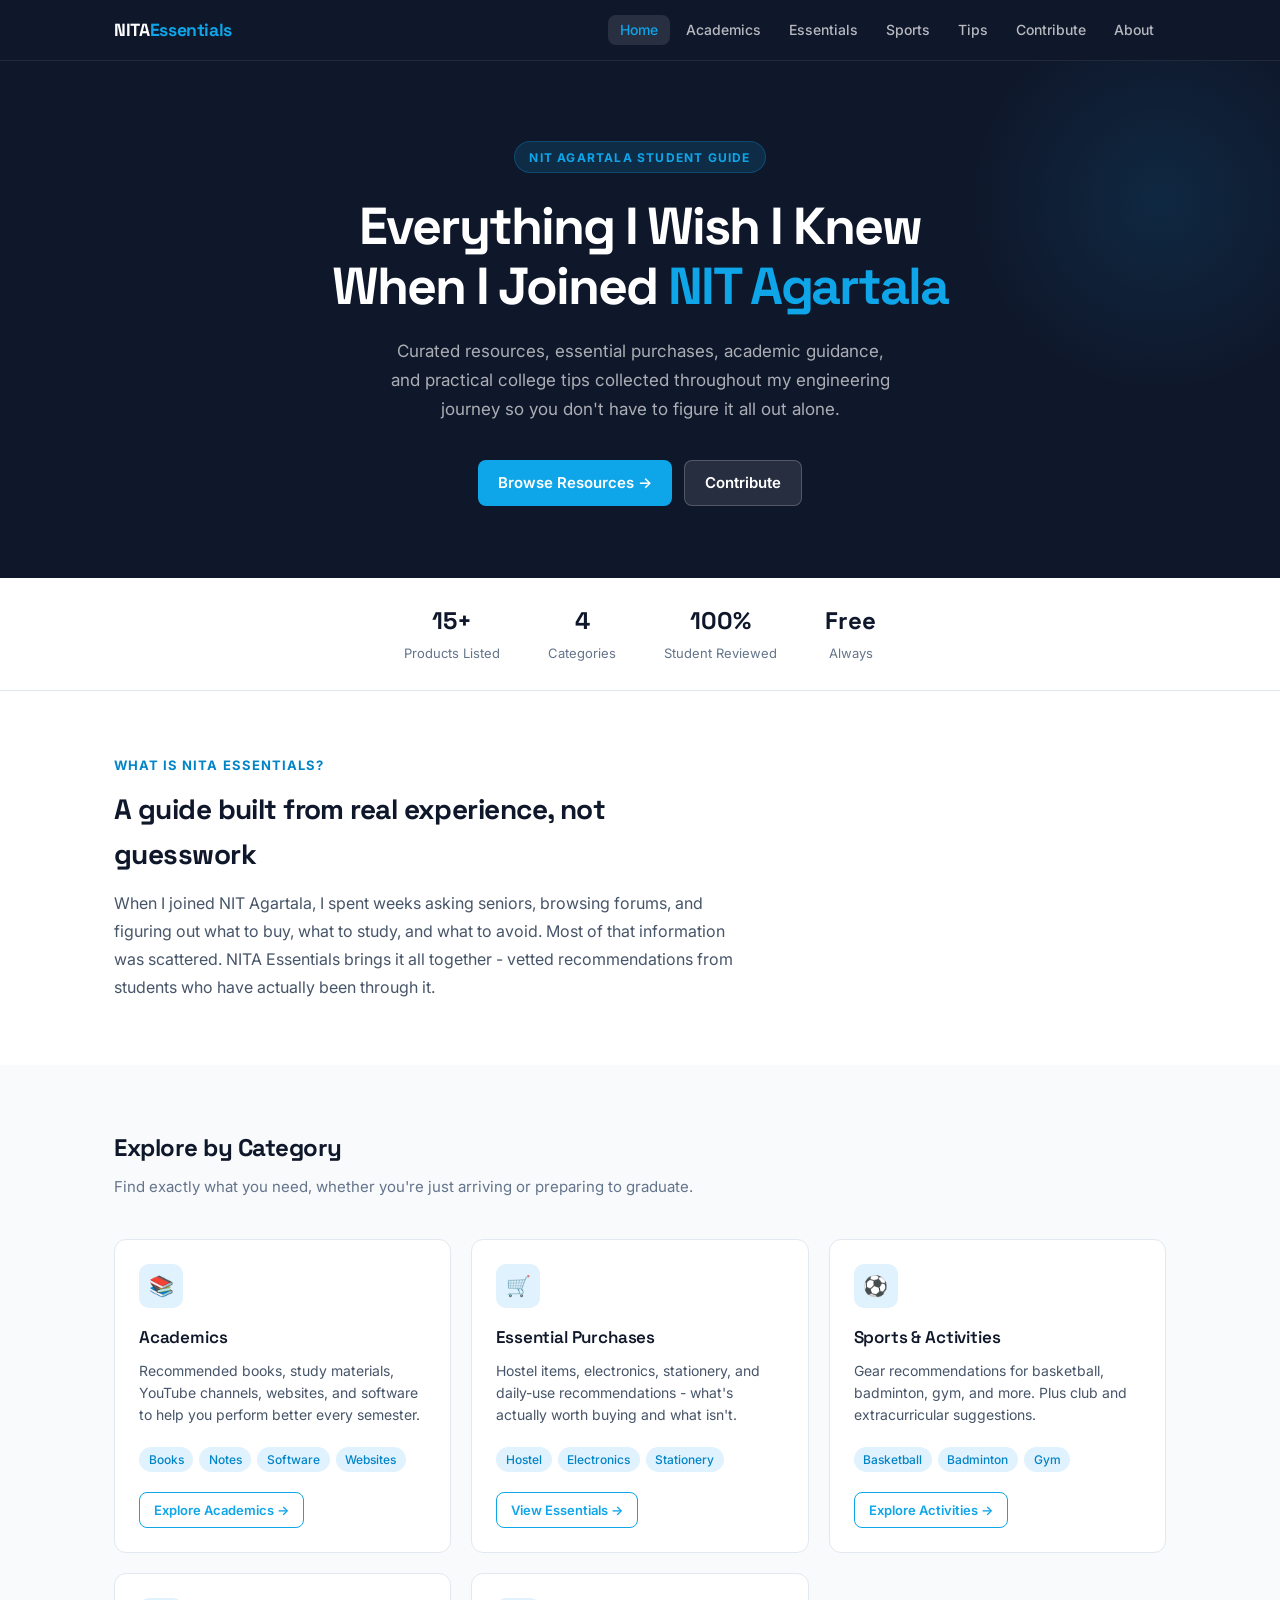
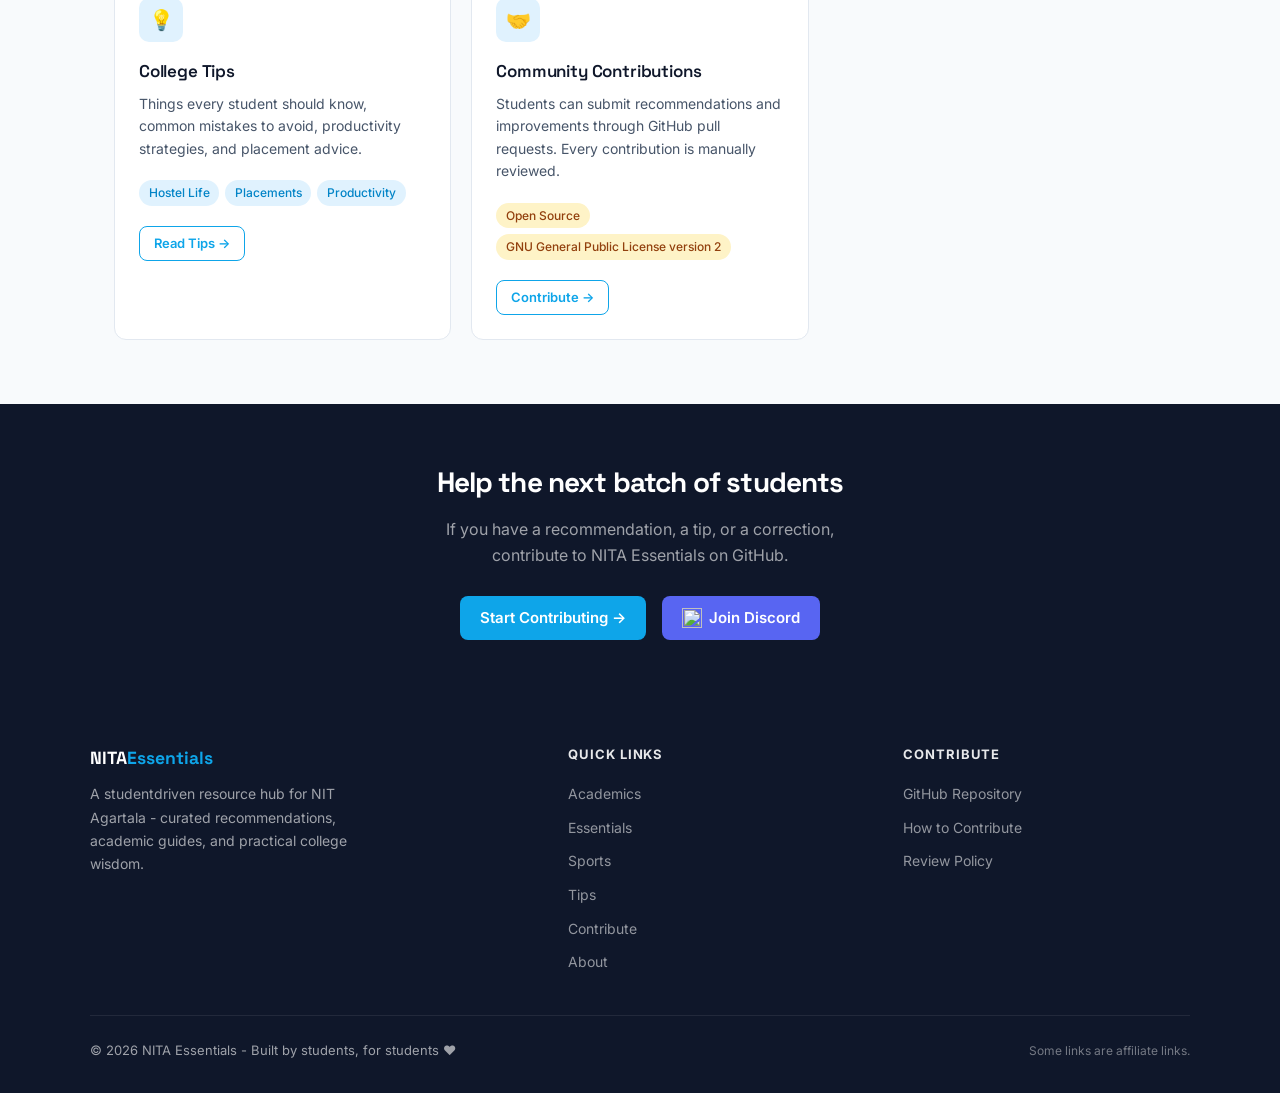
==== index.html @ 05dfaa86 "MTo https://github.com/alif2606/nita-essentials.github.io.git  ! [rejected]        main -> main (fet" ====
<!DOCTYPE html>
<html lang="en">
<head>
  <meta charset="UTF-8" />
  <meta name="viewport" content="width=device-width, initial-scale=1.0" />
  <title>NITA Essentials - Everything At One place</title>
  <meta name="description" content="Curated resources, essential purchases, academic guidance, and practical college tips for NIT Agartala students." />
  <!-- ICON For NITA-Essential -->
   <link rel="apple-touch-icon" sizes="180x180" href="./icon/apple-touch-icon.png">
    <link rel="icon" type="image/png" sizes="32x32" href="./icon/favicon-32x32.png">
    <link rel="icon" type="image/png" sizes="16x16" href="./icon/favicon-16x16.png">
    <link rel="manifest" href="./icon/site.webmanifest">

  <link rel="stylesheet" href="styles.css" />
</head>
<body>

<nav>
  <div class="nav-inner">
    <a href="index.html" class="nav-logo">NITA<span>Essentials</span></a>
    <button class="hamburger" id="hamburger" aria-label="Toggle menu">
      <span></span><span></span><span></span>
    </button>
    <ul class="nav-links" id="nav-links">
      <li><a href="index.html" class="active">Home</a></li>
      <li><a href="academics.html">Academics</a></li>
      <li><a href="essentials.html">Essentials</a></li>
      <li><a href="sports.html">Sports</a></li>
      <li><a href="tips.html">Tips</a></li>
      <li><a href="contribute.html">Contribute</a></li>
      <li><a href="about.html">About</a></li>
    </ul>
  </div>
</nav>

<!-- HERO -->
<section class="hero">
  <div class="hero-inner">
    <div class="hero-eyebrow">NIT Agartala Student Guide</div>
    <h1>Everything I Wish I Knew When I Joined <span>NIT Agartala</span></h1>
    <p>Curated resources, essential purchases, academic guidance, and practical college tips collected throughout my engineering journey so you don't have to figure it all out alone.</p>
    <div class="hero-btns">
      <a href="academics.html" class="btn btn-primary">Browse Resources →</a>
      <a href="contribute.html" class="btn btn-ghost">Contribute</a>
    </div>
  </div>
</section>

<!-- STATS -->
<div class="stats-bar">
  <div class="stats-inner">
    <div class="stat">
      <span class="stat-num">15+</span>
      <span class="stat-label">Products Listed</span>
    </div>
    <div class="stat">
      <span class="stat-num">4</span>
      <span class="stat-label">Categories</span>
    </div>
    <div class="stat">
      <span class="stat-num">100%</span>
      <span class="stat-label">Student Reviewed</span>
    </div>
    <div class="stat">
      <span class="stat-num">Free</span>
      <span class="stat-label">Always</span>
    </div>
  </div>
</div>

<!-- WHAT IS NITA Essential -->
<section class="section section-alt">
  <div class="container">
    <div style="max-width: 620px;">
      <p style="font-size:0.8125rem; font-weight:700; text-transform:uppercase; letter-spacing:0.08em; color:var(--teal-dark); margin-bottom:0.75rem;">What is NITA Essentials?</p>
      <h2 class="section-title" style="font-size:1.75rem;">A guide built from real experience, not guesswork</h2>
      <p style="color:var(--text-light); margin-top:0.75rem; line-height:1.75;">When I joined NIT Agartala, I spent weeks asking seniors, browsing forums, and figuring out what to buy, what to study, and what to avoid. Most of that information was scattered. NITA Essentials brings it all together - vetted recommendations from students who have actually been through it.</p>
    </div>
  </div>
</section>

<!-- 5 CATEGORY CARDS -->
<section class="section">
  <div class="container">
    <p class="section-title">Explore by Category</p>
    <p class="section-sub">Find exactly what you need, whether you're just arriving or preparing to graduate.</p>
    <div class="card-grid">

      <div class="card">
        <div class="card-icon">📚</div>
        <h3>Academics</h3>
        <p>Recommended books, study materials, YouTube channels, websites, and software to help you perform better every semester.</p>
        <div class="card-tags">
          <span class="tag">Books</span>
          <span class="tag">Notes</span>
          <span class="tag">Software</span>
          <span class="tag">Websites</span>
        </div>
        <a href="academics.html" class="btn btn-outline btn-sm">Explore Academics →</a>
      </div>

      <div class="card">
        <div class="card-icon">🛒</div>
        <h3>Essential Purchases</h3>
        <p>Hostel items, electronics, stationery, and daily-use recommendations - what's actually worth buying and what isn't.</p>
        <div class="card-tags">
          <span class="tag">Hostel</span>
          <span class="tag">Electronics</span>
          <span class="tag">Stationery</span>
        </div>
        <a href="essentials.html" class="btn btn-outline btn-sm">View Essentials →</a>
      </div>

      <div class="card">
        <div class="card-icon">⚽</div>
        <h3>Sports & Activities</h3>
        <p>Gear recommendations for basketball, badminton, gym, and more. Plus club and extracurricular suggestions.</p>
        <div class="card-tags">
          <span class="tag">Basketball</span>
          <span class="tag">Badminton</span>
          <span class="tag">Gym</span>
        </div>
        <a href="sports.html" class="btn btn-outline btn-sm">Explore Activities →</a>
      </div>

      <div class="card">
        <div class="card-icon">💡</div>
        <h3>College Tips</h3>
        <p>Things every student should know, common mistakes to avoid, productivity strategies, and placement advice.</p>
        <div class="card-tags">
          <span class="tag">Hostel Life</span>
          <span class="tag">Placements</span>
          <span class="tag">Productivity</span>
        </div>
        <a href="tips.html" class="btn btn-outline btn-sm">Read Tips →</a>
      </div>

      <div class="card">
        <div class="card-icon">🤝</div>
        <h3>Community Contributions</h3>
        <p>Students can submit recommendations and improvements through GitHub pull requests. Every contribution is manually reviewed.</p>
        <div class="card-tags">
          <span class="tag-amber tag">Open Source</span>
          <span class="tag-amber tag">GNU General Public License version 2</span>
        </div>
        <a href="contribute.html" class="btn btn-outline btn-sm">Contribute →</a>
      </div>

    </div>
  </div>
</section>

<!-- CTA BAND -->
<section style="background: var(--navy); padding: 3.5rem 1.5rem; text-align:center;">

  <div class="container">
    <h2 style="font-family:'Space Grotesk',sans-serif; color:white; font-size:1.75rem; font-weight:700; letter-spacing:-0.03em; margin-bottom:0.75rem;">Help the next batch of students</h2>

    <p style="color:rgba(255,255,255,0.6); margin-bottom:1.75rem; max-width:440px; margin-left:auto; margin-right:auto;">If you have a recommendation, a tip, or a correction, contribute to NITA Essentials on GitHub.</p>

    <div class="button-group">
      
      <!-- Contribute Button -->
      <a href="contribute.html" class="btn btn-primary">
        Start Contributing →
      </a>

      <!-- Discord Button -->
      <a href="https://discord.gg/NMSnqHDSG" target="_blank" class="btn btn-primary discord-btn"> 
        <img src="https://cdn.prod.website-files.com/6257adef93867e50d84d30e2/62fddf0fde45a8baedcc7ee5_847541504914fd33810e70a0ea73177e%20(2)-1.png" alt="" style="vertical-align:middle;"> 
        Join Discord 
      </a>

    </div>

  </div>
</section>

<footer>
  <div class="footer-inner">
    <div class="footer-brand">
      <h3>NITA<span>Essentials</span></h3>
      <p>A studentdriven resource hub for NIT Agartala - curated recommendations, academic guides, and practical college wisdom.</p>
    </div>
    <div class="footer-col">
      <h4>Quick Links</h4>
      <ul>
        <li><a href="academics.html">Academics</a></li>
        <li><a href="essentials.html">Essentials</a></li>
        <li><a href="sports.html">Sports</a></li>
        <li><a href="tips.html">Tips</a></li>
        <li><a href="contribute.html">Contribute</a></li>
        <li><a href="about.html">About</a></li>
      </ul>
    </div>
    <div class="footer-col">
      <h4>Contribute</h4>
      <ul>
        <li><a href="https://github.com/nita-essentials/nita-essentials.github.io" target="_blank">GitHub Repository</a></li>
        <li><a href="contribute.html">How to Contribute</a></li>
        <li><a href="contribute.html#policy">Review Policy</a></li>
      </ul>
    </div>
  </div>
  <div class="footer-bottom">
    <span>© 2026 NITA Essentials - Built by students, for students ❤️</span>
    <span style="font-size:0.75rem; opacity:0.7;">Some links are affiliate links.</span>
  </div>
</footer>

<script>
  const hamburger = document.getElementById('hamburger');
  const navLinks = document.getElementById('nav-links');
  hamburger.addEventListener('click', () => navLinks.classList.toggle('open'));
</script>

<script src="notices.js"></script>
</body>
</html>
---- styles.css ----
/* ===== NITA ESSENTIALS - Main Stylesheet ===== */
/* Design: Deep navy + electric teal + warm amber on off-white canvas */
/* Font stack: Space Grotesk display, Inter body */

@import url('https://fonts.googleapis.com/css2?family=Space+Grotesk:wght@400;500;600;700&family=Inter:wght@400;500;600&display=swap');

:root {
  --navy: #0f172a;
  --navy-mid: #1e293b;
  --teal: #0ea5e9;
  --teal-dark: #0284c7;
  --teal-light: #e0f2fe;
  --amber: #f59e0b;
  --amber-light: #fef3c7;
  --off-white: #f8fafc;
  --surface: #ffffff;
  --muted: #64748b;
  --border: #e2e8f0;
  --text: #0f172a;
  --text-light: #475569;
  --radius: 12px;
  --radius-sm: 8px;
  --shadow: 0 1px 3px rgba(0,0,0,0.07), 0 4px 12px rgba(0,0,0,0.06);
  --shadow-hover: 0 4px 12px rgba(14,165,233,0.15), 0 8px 24px rgba(0,0,0,0.1);
}

*, *::before, *::after { box-sizing: border-box; margin: 0; padding: 0; }

html { scroll-behavior: smooth; }

body {
  font-family: 'Inter', -apple-system, sans-serif;
  background: var(--off-white);
  color: var(--text);
  line-height: 1.6;
  font-size: 16px;
}

/* ===== NAVIGATION ===== */
nav {
  background: var(--navy);
  position: sticky;
  top: 0;
  z-index: 100;
  border-bottom: 1px solid rgba(255,255,255,0.08);
}

.nav-inner {
  max-width: 1100px;
  margin: 0 auto;
  padding: 0 1.5rem;
  display: flex;
  align-items: center;
  justify-content: space-between;
  height: 60px;
}

.nav-logo {
  font-family: 'Space Grotesk', sans-serif;
  font-weight: 700;
  font-size: 1.1rem;
  color: white;
  text-decoration: none;
  letter-spacing: -0.02em;
}

.nav-logo span { color: var(--teal); }

.nav-links {
  display: flex;
  gap: 0.25rem;
  list-style: none;
}

.nav-links a {
  color: rgba(255,255,255,0.7);
  text-decoration: none;
  padding: 0.4rem 0.75rem;
  border-radius: var(--radius-sm);
  font-size: 0.875rem;
  font-weight: 500;
  transition: all 0.15s;
}

.nav-links a:hover,
.nav-links a.active {
  color: white;
  background: rgba(255,255,255,0.1);
}

.nav-links a.active { color: var(--teal); }

.hamburger {
  display: none;
  flex-direction: column;
  gap: 5px;
  cursor: pointer;
  background: none;
  border: none;
  padding: 4px;
}

.hamburger span {
  display: block;
  width: 22px;
  height: 2px;
  background: white;
  border-radius: 2px;
  transition: all 0.25s;
}

/* ===== LAYOUT ===== */
.container {
  max-width: 1100px;
  margin: 0 auto;
  padding: 0 1.5rem;
}

.page-hero {
  background: var(--navy);
  padding: 3.5rem 1.5rem 3rem;
  text-align: center;
}

.page-hero h1 {
  font-family: 'Space Grotesk', sans-serif;
  font-size: clamp(1.75rem, 4vw, 2.5rem);
  font-weight: 700;
  color: white;
  letter-spacing: -0.03em;
  margin-bottom: 0.75rem;
}

.page-hero p {
  color: rgba(255,255,255,0.65);
  max-width: 520px;
  margin: 0 auto;
  font-size: 1.0625rem;
}

.section {
  padding: 4rem 1.5rem;
}

.section-alt { background: var(--surface); }

.section-title {
  font-family: 'Space Grotesk', sans-serif;
  font-size: 1.5rem;
  font-weight: 700;
  letter-spacing: -0.02em;
  margin-bottom: 0.5rem;
  color: var(--navy);
}

.section-sub {
  color: var(--muted);
  margin-bottom: 2.5rem;
  font-size: 0.9375rem;
}

/* ===== BUTTONS ===== */
.btn {
  display: inline-flex;
  align-items: center;
  gap: 0.4rem;
  padding: 0.625rem 1.25rem;
  border-radius: var(--radius-sm);
  font-weight: 600;
  font-size: 0.9375rem;
  text-decoration: none;
  transition: all 0.15s;
  cursor: pointer;
  border: none;
  font-family: inherit;
}

.btn-primary {
  background: var(--teal);
  color: white;
}

.btn-primary:hover {
  background: var(--teal-dark);
  transform: translateY(-1px);
  box-shadow: 0 4px 12px rgba(14,165,233,0.35);
}

.btn-outline {
  background: transparent;
  color: var(--teal);
  border: 1.5px solid var(--teal);
}

.btn-outline:hover {
  background: var(--teal-light);
}

.btn-ghost {
  background: rgba(255,255,255,0.1);
  color: white;
  border: 1.5px solid rgba(255,255,255,0.2);
}

.btn-ghost:hover {
  background: rgba(255,255,255,0.18);
}

.btn-sm {
  padding: 0.4rem 0.875rem;
  font-size: 0.8125rem;
}

/* code for the discord and start contri buttonn in the academics tab */
.button-group{
    display:flex;
    justify-content:center;
    align-items:center;
    gap:1rem;
    flex-wrap:wrap;
}

.discord-btn{
  background:#5865F2;
}

.discord-btn:hover{
  background:#ffffff;
  color: #5865F2;
}

.discord-btn img{
    width:20px;
    height:20px;
    object-fit:contain;
}
/* ===== CARDS ===== */
.card-grid {
  display: grid;
  grid-template-columns: repeat(auto-fill, minmax(300px, 1fr));
  gap: 1.25rem;
}

.card {
  background: var(--surface);
  border: 1px solid var(--border);
  border-radius: var(--radius);
  padding: 1.5rem;
  transition: all 0.2s;
}

.card:hover {
  border-color: var(--teal);
  box-shadow: var(--shadow-hover);
  transform: translateY(-2px);
}

.card-icon {
  width: 44px;
  height: 44px;
  background: var(--teal-light);
  border-radius: 10px;
  display: flex;
  align-items: center;
  justify-content: center;
  font-size: 1.25rem;
  margin-bottom: 1rem;
}

.card h3 {
  font-family: 'Space Grotesk', sans-serif;
  font-size: 1.0625rem;
  font-weight: 600;
  margin-bottom: 0.5rem;
  letter-spacing: -0.01em;
}

.card p {
  color: var(--text-light);
  font-size: 0.875rem;
  line-height: 1.6;
  margin-bottom: 1.25rem;
}

.card-tags {
  display: flex;
  flex-wrap: wrap;
  gap: 0.375rem;
  margin-bottom: 1.25rem;
}

.tag {
  font-size: 0.75rem;
  font-weight: 500;
  padding: 0.2rem 0.6rem;
  border-radius: 999px;
  background: var(--teal-light);
  color: var(--teal-dark);
}

.tag-amber {
  background: var(--amber-light);
  color: #92400e;
}

/* ===== PRODUCT CARDS ===== */
.product-grid {
  display: grid;
  grid-template-columns: repeat(auto-fill, minmax(260px, 1fr));
  gap: 1.25rem;
}

.product-card {
  background: var(--surface);
  border: 1px solid var(--border);
  border-radius: var(--radius);
  overflow: hidden;
  transition: all 0.2s;
  display: flex;
  flex-direction: column;
}

.product-card:hover {
  border-color: var(--teal);
  box-shadow: var(--shadow-hover);
  transform: translateY(-2px);
}

.product-img {
  width: 100%;
  height: 200px;
  object-fit: contain;
  background: #f1f5f9;
  padding: 1rem;
}

.product-img-placeholder {
  width: 100%;
  height: 200px;
  background: linear-gradient(135deg, #e2e8f0, #cbd5e1);
  display: flex;
  align-items: center;
  justify-content: center;
  font-size: 2.5rem;
}

.product-body {
  padding: 1.25rem;
  flex: 1;
  display: flex;
  flex-direction: column;
}

.product-cat {
  font-size: 0.75rem;
  font-weight: 600;
  text-transform: uppercase;
  letter-spacing: 0.05em;
  color: var(--teal-dark);
  margin-bottom: 0.4rem;
}

.product-name {
  font-family: 'Space Grotesk', sans-serif;
  font-size: 1rem;
  font-weight: 600;
  letter-spacing: -0.01em;
  margin-bottom: 0.625rem;
  color: var(--navy);
  line-height: 1.4;
}

.product-desc {
  font-size: 0.8125rem;
  color: var(--text-light);
  line-height: 1.55;
  margin-bottom: 1rem;
  flex: 1;
}

.product-footer {
  display: flex;
  align-items: center;
  justify-content: space-between;
  gap: 0.5rem;
  margin-top: auto;
}

/* ===== TIPS ===== */
.tips-grid {
  display: grid;
  grid-template-columns: repeat(auto-fill, minmax(280px, 1fr));
  gap: 1rem;
}

.tip-card {
  background: var(--surface);
  border: 1px solid var(--border);
  border-radius: var(--radius);
  padding: 1.25rem 1.25rem 1.25rem 1.5rem;
  border-left: 3px solid var(--teal);
  transition: all 0.15s;
}

.tip-card:hover {
  box-shadow: var(--shadow);
  border-left-color: var(--amber);
}

.tip-category {
  font-size: 0.7rem;
  font-weight: 700;
  text-transform: uppercase;
  letter-spacing: 0.06em;
  color: var(--muted);
  margin-bottom: 0.35rem;
}

.tip-card p {
  font-size: 0.9375rem;
  color: var(--text);
  line-height: 1.55;
}

/* ===== Buy and sell btn ===== */

.whatsapp-btn {
    display: inline-flex;
    align-items: center;
    gap: 8px;
    
    border-color: #25D366 !important;
    border-width: 1.5px !important;
    
}

.whatsapp-icon {
    width: 20px;
    height: 20px;
}

.whatsapp-btn:hover {
    background-color: #4AE07D !important;
    border-color: #4AE07D !important;
    color: white !important;
}
.whatsapp-btn span {
    color:   #25D366 !important;
}

.whatsapp-btn:hover span {
    color: white !important;
}



/* ===== ACCORDION ===== */
.accordion-item {
  border: 1px solid var(--border);
  border-radius: var(--radius-sm);
  margin-bottom: 0.5rem;
  overflow: hidden;
}

.accordion-header {
  width: 100%;
  background: var(--surface);
  border: none;
  padding: 1rem 1.25rem;
  text-align: left;
  font-family: 'Space Grotesk', sans-serif;
  font-size: 1rem;
  font-weight: 600;
  color: var(--navy);
  cursor: pointer;
  display: flex;
  justify-content: space-between;
  align-items: center;
  transition: background 0.15s;
}

.accordion-header:hover { background: #f8fafc; }

.accordion-header.open { background: var(--teal-light); color: var(--teal-dark); }

.accordion-icon {
  font-size: 1.25rem;
  transition: transform 0.2s;
  flex-shrink: 0;
}

.accordion-header.open .accordion-icon { transform: rotate(45deg); }

.accordion-body {
  display: none;
  padding: 0 1.25rem 1.25rem;
  background: var(--surface);
}

.accordion-body.open { display: block; }

/* ===== CATEGORY FILTER ===== */
.filter-bar {
  display: flex;
  flex-wrap: wrap;
  gap: 0.5rem;
  margin-bottom: 2rem;
}

.filter-btn {
  padding: 0.4rem 1rem;
  border-radius: 999px;
  border: 1.5px solid var(--border);
  background: var(--surface);
  color: var(--muted);
  font-size: 0.875rem;
  font-weight: 500;
  cursor: pointer;
  transition: all 0.15s;
  font-family: inherit;
}

.filter-btn:hover,
.filter-btn.active {
  border-color: var(--teal);
  color: var(--teal-dark);
  background: var(--teal-light);
}

/* ===== HERO (index) ===== */
.hero {
  background: var(--navy);
  padding: 5rem 1.5rem 4.5rem;
  position: relative;
  overflow: hidden;
}

.hero::before {
  content: '';
  position: absolute;
  top: -60px;
  right: -80px;
  width: 400px;
  height: 400px;
  background: radial-gradient(circle, rgba(14,165,233,0.12) 0%, transparent 70%);
  pointer-events: none;
}

.hero-inner {
  max-width: 680px;
  margin: 0 auto;
  text-align: center;
  position: relative;
}

.hero-eyebrow {
  display: inline-block;
  background: rgba(14,165,233,0.15);
  color: var(--teal);
  font-size: 0.75rem;
  font-weight: 700;
  text-transform: uppercase;
  letter-spacing: 0.1em;
  padding: 0.35rem 0.875rem;
  border-radius: 999px;
  margin-bottom: 1.5rem;
  border: 1px solid rgba(14,165,233,0.25);
}

.hero h1 {
  font-family: 'Space Grotesk', sans-serif;
  font-size: clamp(2rem, 5vw, 3.25rem);
  font-weight: 700;
  color: white;
  letter-spacing: -0.04em;
  line-height: 1.15;
  margin-bottom: 1.25rem;
}

.hero h1 span { color: var(--teal); }

.hero p {
  color: rgba(255,255,255,0.65);
  font-size: 1.0625rem;
  max-width: 520px;
  margin: 0 auto 2.25rem;
  line-height: 1.7;
}

.hero-btns {
  display: flex;
  gap: 0.75rem;
  justify-content: center;
  flex-wrap: wrap;
}

/* ===== STATS BAR ===== */
.stats-bar {
  background: var(--surface);
  border-bottom: 1px solid var(--border);
  padding: 1.5rem;
}

.stats-inner {
  max-width: 1100px;
  margin: 0 auto;
  display: flex;
  justify-content: center;
  gap: 3rem;
  flex-wrap: wrap;
}

.stat {
  text-align: center;
}

.stat-num {
  font-family: 'Space Grotesk', sans-serif;
  font-size: 1.5rem;
  font-weight: 700;
  color: var(--navy);
  display: block;
}

.stat-label {
  font-size: 0.8125rem;
  color: var(--muted);
}

/* ===== FOOTER ===== */
footer {
  background: var(--navy);
  color: rgba(255,255,255,0.6);
  padding: 3rem 1.5rem 2rem;
}

.footer-inner {
  max-width: 1100px;
  margin: 0 auto;
  display: grid;
  grid-template-columns: 1.5fr 1fr 1fr;
  gap: 3rem;
}

.footer-brand h3 {
  font-family: 'Space Grotesk', sans-serif;
  font-size: 1.1rem;
  font-weight: 700;
  color: white;
  margin-bottom: 0.625rem;
}

.footer-brand h3 span { color: var(--teal); }

.footer-brand p {
  font-size: 0.875rem;
  line-height: 1.65;
  max-width: 280px;
}

.footer-col h4 {
  font-size: 0.8125rem;
  font-weight: 700;
  text-transform: uppercase;
  letter-spacing: 0.07em;
  color: rgba(255,255,255,0.9);
  margin-bottom: 1rem;
}

.footer-col ul {
  list-style: none;
  display: flex;
  flex-direction: column;
  gap: 0.5rem;
}

.footer-col a {
  color: rgba(255,255,255,0.55);
  text-decoration: none;
  font-size: 0.875rem;
  transition: color 0.15s;
}

.footer-col a:hover { color: var(--teal); }

.footer-bottom {
  max-width: 1100px;
  margin: 2.5rem auto 0;
  padding-top: 1.5rem;
  border-top: 1px solid rgba(255,255,255,0.08);
  font-size: 0.8125rem;
  display: flex;
  justify-content: space-between;
  align-items: center;
  flex-wrap: wrap;
  gap: 0.5rem;
}

/* ===== CONTRIBUTE PAGE ===== */
.steps-list {
  display: flex;
  flex-direction: column;
  gap: 1.25rem;
  counter-reset: steps;
}

.step-item {
  display: flex;
  gap: 1.25rem;
  align-items: flex-start;
}

.step-num {
  width: 36px;
  height: 36px;
  border-radius: 50%;
  background: var(--teal);
  color: white;
  font-weight: 700;
  font-size: 0.875rem;
  display: flex;
  align-items: center;
  justify-content: center;
  flex-shrink: 0;
  margin-top: 2px;
}

.step-text h4 {
  font-weight: 600;
  margin-bottom: 0.25rem;
  font-size: 0.9375rem;
}

.step-text p {
  font-size: 0.875rem;
  color: var(--text-light);
}

/* ===== NOTICE BOX ===== */
.notice {
  background: var(--amber-light);
  border: 1px solid #fcd34d;
  border-radius: var(--radius-sm);
  padding: 1rem 1.25rem;
  font-size: 0.875rem;
  color: #78350f;
  display: flex;
  gap: 0.625rem;
  align-items: flex-start;
  grid-column: 1 / -1;
}

/* ===== MOBILE ===== */
@media (max-width: 768px) {
  .nav-links {
    display: none;
    position: absolute;
    top: 60px;
    left: 0;
    right: 0;
    background: var(--navy-mid);
    flex-direction: column;
    padding: 1rem;
    border-bottom: 1px solid rgba(255,255,255,0.1);
    gap: 0.25rem;
  }

  .nav-links.open { display: flex; }

  .hamburger { display: flex; }

  .footer-inner {
    grid-template-columns: 1fr;
    gap: 2rem;
  }

  .stats-inner { gap: 1.5rem; }
}

@media (max-width: 480px) {
  .hero { padding: 3.5rem 1rem 3rem; }
  .section { padding: 2.5rem 1rem; }
  .page-hero { padding: 2.5rem 1rem 2rem; }
  .product-grid, .card-grid, .tips-grid {
    grid-template-columns: 1fr;
  }
}
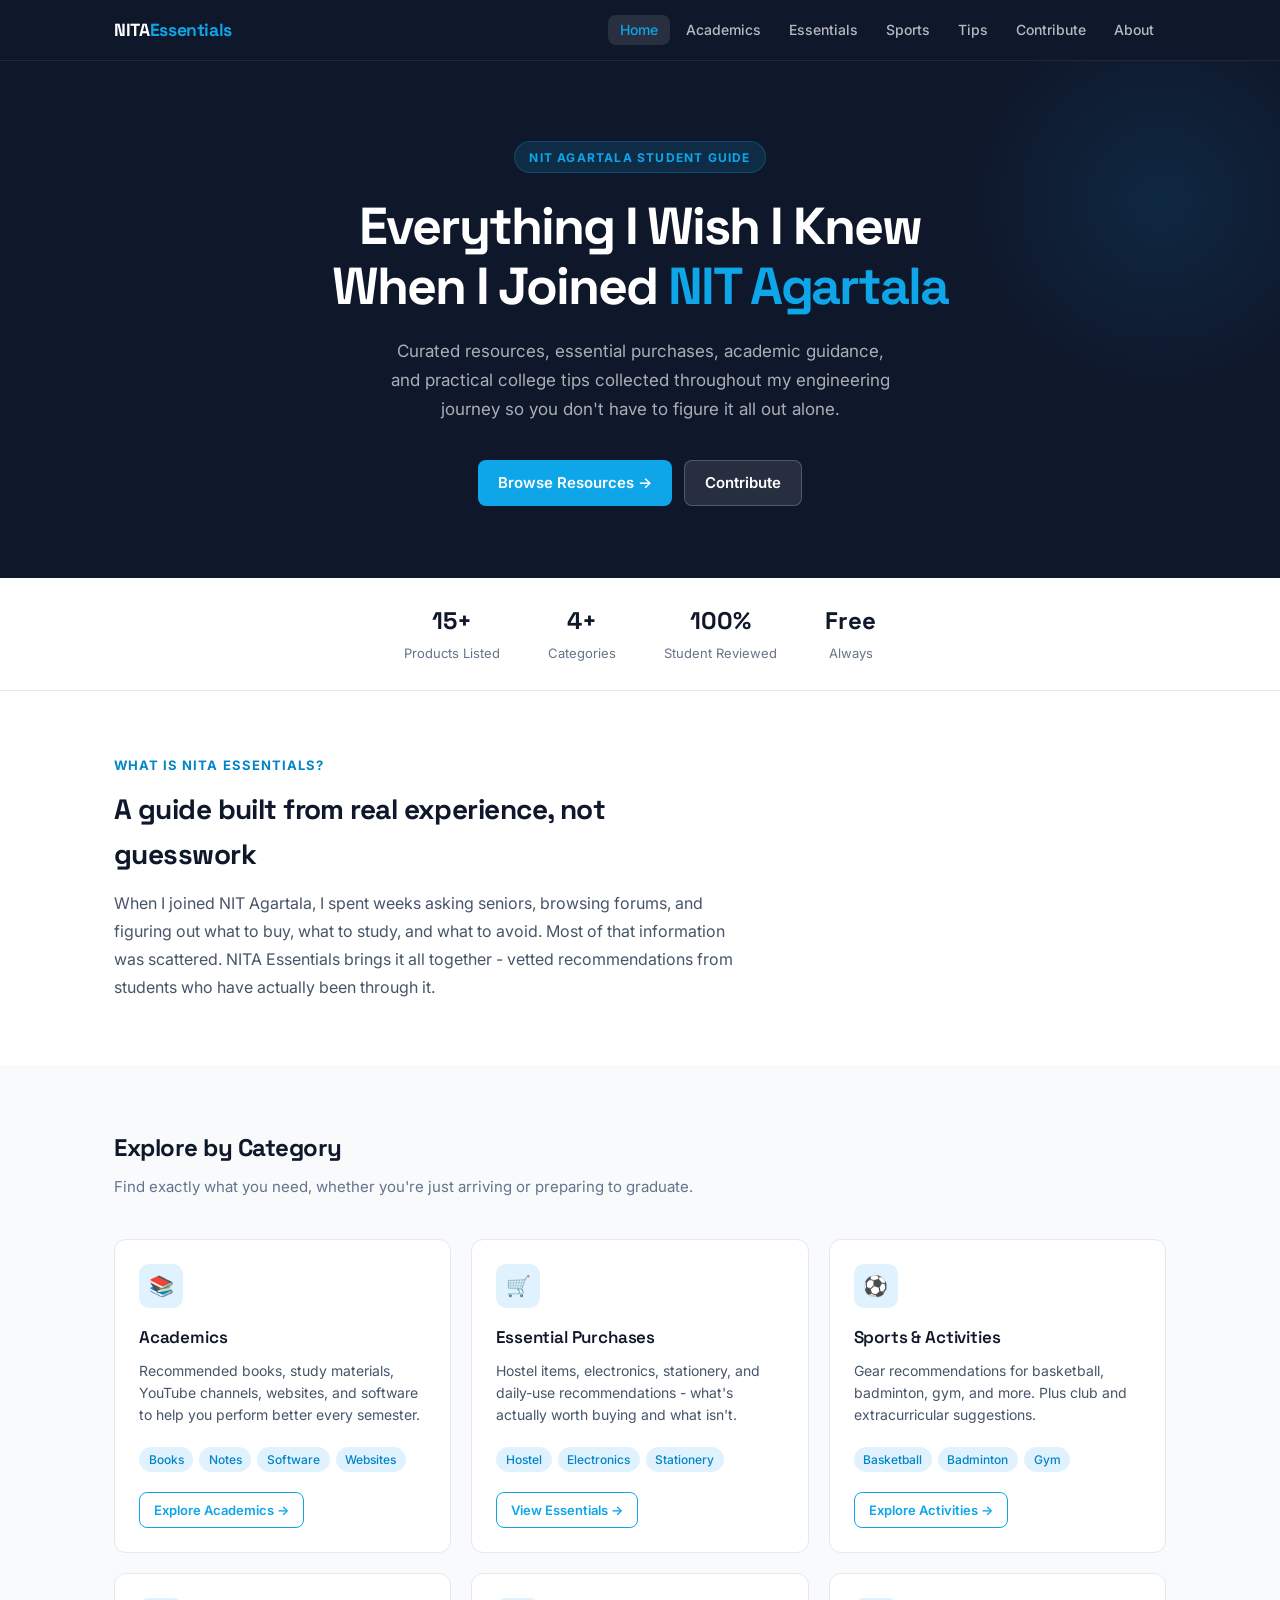
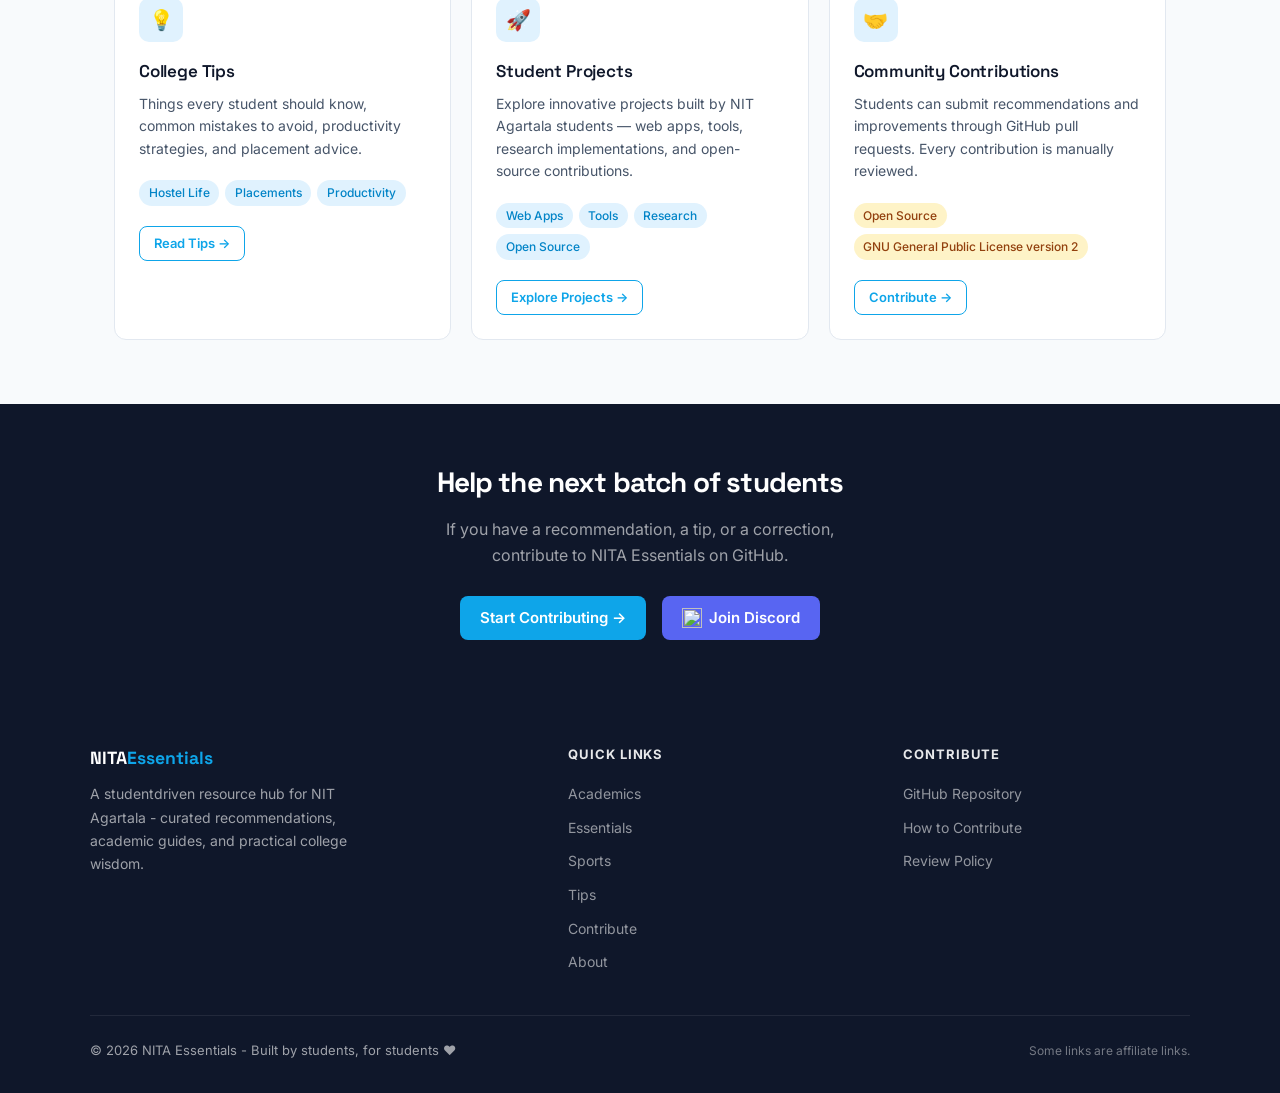
==== commit 4de125a6: "removed the about page from nav-bar" ====
--- a/index.html
+++ b/index.html
@@ -11,8 +11,20 @@
     <link rel="icon" type="image/png" sizes="16x16" href="./icon/favicon-16x16.png">
     <link rel="manifest" href="./icon/site.webmanifest">
 
-  <link rel="stylesheet" href="styles.css" />
+  <link rel="stylesheet" href="./css/styles.css" />
+
+  <!-- Google tag (gtag.js) -->
+    <script async src="https://www.googletagmanager.com/gtag/js?id=G-L8GYV0HE63"></script>
+    <script>
+      window.dataLayer = window.dataLayer || [];
+      function gtag(){dataLayer.push(arguments);}
+      gtag('js', new Date());
+
+      gtag('config', 'G-L8GYV0HE63');
+    </script>
+    
 </head>
+
 <body>
 
 <nav>
@@ -40,7 +52,7 @@
     <h1>Everything I Wish I Knew When I Joined <span>NIT Agartala</span></h1>
     <p>Curated resources, essential purchases, academic guidance, and practical college tips collected throughout my engineering journey so you don't have to figure it all out alone.</p>
     <div class="hero-btns">
-      <a href="academics.html" class="btn btn-primary">Browse Resources →</a>
+      <a href="academics.html#online-resources" class="btn btn-primary">Browse Resources →</a>
       <a href="contribute.html" class="btn btn-ghost">Contribute</a>
     </div>
   </div>
@@ -54,7 +66,7 @@
       <span class="stat-label">Products Listed</span>
     </div>
     <div class="stat">
-      <span class="stat-num">4</span>
+      <span class="stat-num">4+</span>
       <span class="stat-label">Categories</span>
     </div>
     <div class="stat">
@@ -133,6 +145,19 @@
           <span class="tag">Productivity</span>
         </div>
         <a href="tips.html" class="btn btn-outline btn-sm">Read Tips →</a>
+      </div>
+
+      <div class="card">
+        <div class="card-icon">🚀</div>
+          <h3>Student Projects</h3>
+            <p>Explore innovative projects built by NIT Agartala students — web apps, tools, research implementations, and open-source contributions.</p>
+          <div class="card-tags">
+            <span class="tag">Web Apps</span>
+            <span class="tag">Tools</span>
+            <span class="tag">Research</span>
+            <span class="tag">Open Source</span>
+          </div>
+        <a href="projects.html" class="btn btn-outline btn-sm">Explore Projects →</a>
       </div>
 
       <div class="card">
--- a/css/styles.css
+++ b/css/styles.css
@@ -0,0 +1,1111 @@
+/* ===== NITA ESSENTIALS - Main Stylesheet ===== */
+/* Design: Deep navy + electric teal + warm amber on off-white canvas */
+/* Font stack: Space Grotesk display, Inter body */
+
+@import url('https://fonts.googleapis.com/css2?family=Space+Grotesk:wght@400;500;600;700&family=Inter:wght@400;500;600&display=swap');
+
+:root {
+  --navy: #0f172a;
+  --navy-mid: #1e293b;
+  --teal: #0ea5e9;
+  --teal-dark: #0284c7;
+  --teal-light: #e0f2fe;
+  --amber: #f59e0b;
+  --amber-light: #fef3c7;
+  --off-white: #f8fafc;
+  --surface: #ffffff;
+  --muted: #64748b;
+  --border: #e2e8f0;
+  --text: #0f172a;
+  --text-light: #475569;
+  --radius: 12px;
+  --radius-sm: 8px;
+  --shadow: 0 1px 3px rgba(0,0,0,0.07), 0 4px 12px rgba(0,0,0,0.06);
+  --shadow-hover: 0 4px 12px rgba(14,165,233,0.15), 0 8px 24px rgba(0,0,0,0.1);
+}
+
+*, *::before, *::after { box-sizing: border-box; margin: 0; padding: 0; }
+
+html { scroll-behavior: smooth; }
+
+body {
+  font-family: 'Inter', -apple-system, sans-serif;
+  background: var(--off-white);
+  color: var(--text);
+  line-height: 1.6;
+  font-size: 16px;
+}
+
+/* ===== NAVIGATION ===== */
+nav {
+  background: var(--navy);
+  position: sticky;
+  top: 0;
+  z-index: 100;
+  border-bottom: 1px solid rgba(255,255,255,0.08);
+}
+
+.nav-inner {
+  max-width: 1100px;
+  margin: 0 auto;
+  padding: 0 1.5rem;
+  display: flex;
+  align-items: center;
+  justify-content: space-between;
+  height: 60px;
+}
+
+.nav-logo {
+  font-family: 'Space Grotesk', sans-serif;
+  font-weight: 700;
+  font-size: 1.1rem;
+  color: white;
+  text-decoration: none;
+  letter-spacing: -0.02em;
+}
+
+.nav-logo span { color: var(--teal); }
+
+.nav-links {
+  display: flex;
+  gap: 0.25rem;
+  list-style: none;
+}
+
+.nav-links a {
+  color: rgba(255,255,255,0.7);
+  text-decoration: none;
+  padding: 0.4rem 0.75rem;
+  border-radius: var(--radius-sm);
+  font-size: 0.875rem;
+  font-weight: 500;
+  transition: all 0.15s;
+}
+
+.nav-links a:hover,
+.nav-links a.active {
+  color: white;
+  background: rgba(255,255,255,0.1);
+}
+
+.nav-links a.active { color: var(--teal); }
+
+.hamburger {
+  display: none;
+  flex-direction: column;
+  gap: 5px;
+  cursor: pointer;
+  background: none;
+  border: none;
+  padding: 4px;
+}
+
+.hamburger span {
+  display: block;
+  width: 22px;
+  height: 2px;
+  background: white;
+  border-radius: 2px;
+  transition: all 0.25s;
+}
+
+/* ===== LAYOUT ===== */
+.container {
+  max-width: 1100px;
+  margin: 0 auto;
+  padding: 0 1.5rem;
+}
+
+.page-hero {
+  background: var(--navy);
+  padding: 3.5rem 1.5rem 3rem;
+  text-align: center;
+}
+
+.page-hero h1 {
+  font-family: 'Space Grotesk', sans-serif;
+  font-size: clamp(1.75rem, 4vw, 2.5rem);
+  font-weight: 700;
+  color: white;
+  letter-spacing: -0.03em;
+  margin-bottom: 0.75rem;
+}
+
+.page-hero p {
+  color: rgba(255,255,255,0.65);
+  max-width: 520px;
+  margin: 0 auto;
+  font-size: 1.0625rem;
+}
+
+.section {
+  padding: 4rem 1.5rem;
+}
+
+.section-alt { background: var(--surface); }
+
+.section-title {
+  font-family: 'Space Grotesk', sans-serif;
+  font-size: 1.5rem;
+  font-weight: 700;
+  letter-spacing: -0.02em;
+  margin-bottom: 0.5rem;
+  color: var(--navy);
+  /* below the one line code is for scroll positioning, so that the content doesn't overlaps */
+  scroll-margin-top: 130px;
+}
+
+.section-sub {
+  color: var(--muted);
+  margin-bottom: 2.5rem;
+  font-size: 0.9375rem;
+}
+
+/* ===== BUTTONS ===== */
+.btn {
+  display: inline-flex;
+  align-items: center;
+  gap: 0.4rem;
+  padding: 0.625rem 1.25rem;
+  border-radius: var(--radius-sm);
+  font-weight: 600;
+  font-size: 0.9375rem;
+  text-decoration: none;
+  transition: all 0.15s;
+  cursor: pointer;
+  border: none;
+  font-family: inherit;
+}
+
+.btn-primary {
+  background: var(--teal);
+  color: white;
+}
+
+.btn-primary:hover {
+  background: var(--teal-dark);
+  transform: translateY(-1px);
+  box-shadow: 0 4px 12px rgba(14,165,233,0.35);
+}
+
+.btn-outline {
+  background: transparent;
+  color: var(--teal);
+  border: 1.5px solid var(--teal);
+}
+
+.btn-outline:hover {
+  background: var(--teal-light);
+}
+
+.btn-ghost {
+  background: rgba(255,255,255,0.1);
+  color: white;
+  border: 1.5px solid rgba(255,255,255,0.2);
+}
+
+.btn-ghost:hover {
+  background: rgba(255,255,255,0.18);
+}
+
+.btn-sm {
+  padding: 0.4rem 0.875rem;
+  font-size: 0.8125rem;
+}
+
+/* code for the discord and start contri button in the academics tab */
+.button-group{
+    display:flex;
+    justify-content:center;
+    align-items:center;
+    gap:1rem;
+    flex-wrap:wrap;
+}
+
+.discord-btn{
+  background:#5865F2;
+}
+
+.discord-btn:hover{
+  background:#ffffff;
+  color: #5865F2;
+}
+
+.discord-btn img{
+    width:20px;
+    height:20px;
+    object-fit:contain;
+}
+
+/* for youtube button */
+.yt-btn {
+  border-color: rgb(255, 0, 0); 
+  color: red; margin-right: 2rem;
+}
+
+.yt-btn:hover {
+  background: #dc4a4a;
+  color: #ffffff;
+}
+
+/*Back to Top Button */
+#backToTopBtn {
+  position: fixed;
+  right: 24px;
+  bottom: 24px;
+
+  width: 52px;
+  height: 52px;
+
+  display: flex;
+  justify-content: center;
+  align-items: center;
+
+  border-radius: 50%;
+  border: 1px solid rgba(255, 255, 255, 0.18);
+
+  background: rgba(36, 127, 224, 0.786);
+  border: 1px solid rgba(14, 165, 233, 0.25);
+  backdrop-filter: blur(14px) saturate(180%);
+  -webkit-backdrop-filter: blur(14px) saturate(180%);
+
+  color: #ffffff;
+  font-size: 22px;
+  font-weight: 700;
+
+  cursor: pointer;
+
+  box-shadow:
+    0 8px 30px rgba(0, 0, 0, 0.12),
+    inset 0 1px 1px rgba(255, 255, 255, 0.3);
+
+  opacity: 0;
+  visibility: hidden;
+  transform: translateY(15px);
+
+  transition: all 0.3s ease;
+
+  z-index: 9999;
+}
+
+
+#backToTopBtn:hover {
+  transform: translateY(-4px) scale(1.05);
+  background: rgba(255, 255, 255, 0.25);
+  color: #1d4ed8;
+
+  box-shadow:
+    0 12px 35px rgba(37, 99, 235, 0.22),
+    inset 0 1px 2px rgba(255, 255, 255, 0.35);
+}
+
+
+#backToTopBtn.show {
+  opacity: 1;
+  visibility: visible;
+  transform: translateY(0);
+}
+
+#backToTopBtn:active {
+  transform: scale(0.95);
+}
+
+html {
+  scroll-behavior: smooth;
+}
+/* ===== CARDS ===== */
+.card-grid {
+  display: grid;
+  grid-template-columns: repeat(auto-fill, minmax(300px, 1fr));
+  gap: 1.25rem;
+}
+
+.card {
+  background: var(--surface);
+  border: 1px solid var(--border);
+  border-radius: var(--radius);
+  padding: 1.5rem;
+  transition: all 0.2s;
+}
+
+.card:hover {
+  border-color: var(--teal);
+  box-shadow: var(--shadow-hover);
+  transform: translateY(-2px);
+}
+
+.card-icon {
+  width: 44px;
+  height: 44px;
+  background: var(--teal-light);
+  border-radius: 10px;
+  display: flex;
+  align-items: center;
+  justify-content: center;
+  font-size: 1.25rem;
+  margin-bottom: 1rem;
+}
+
+.card h3 {
+  font-family: 'Space Grotesk', sans-serif;
+  font-size: 1.0625rem;
+  font-weight: 600;
+  margin-bottom: 0.5rem;
+  letter-spacing: -0.01em;
+}
+
+.card p {
+  color: var(--text-light);
+  font-size: 0.875rem;
+  line-height: 1.6;
+  margin-bottom: 1.25rem;
+}
+
+.card-tags {
+  display: flex;
+  flex-wrap: wrap;
+  gap: 0.375rem;
+  margin-bottom: 1.25rem;
+}
+
+.tag {
+  font-size: 0.75rem;
+  font-weight: 500;
+  padding: 0.2rem 0.6rem;
+  border-radius: 999px;
+  background: var(--teal-light);
+  color: var(--teal-dark);
+}
+
+.tag-amber {
+  background: var(--amber-light);
+  color: #92400e;
+}
+
+/* ===== PRODUCT CARDS ===== */
+.product-grid {
+  display: grid;
+  grid-template-columns: repeat(auto-fill, minmax(260px, 1fr));
+  gap: 1.25rem;
+}
+
+.product-card {
+  background: var(--surface);
+  border: 1px solid var(--border);
+  border-radius: var(--radius);
+  overflow: hidden;
+  transition: all 0.2s;
+  display: flex;
+  flex-direction: column;
+}
+
+.product-card:hover {
+  border-color: var(--teal);
+  box-shadow: var(--shadow-hover);
+  transform: translateY(-2px);
+}
+
+.product-img {
+  width: 100%;
+  height: 200px;
+  object-fit: contain;
+  background: #f1f5f9;
+  padding: 1rem;
+}
+
+.product-img-placeholder {
+  width: 100%;
+  height: 200px;
+  background: linear-gradient(135deg, #e2e8f0, #cbd5e1);
+  display: flex;
+  align-items: center;
+  justify-content: center;
+  font-size: 2.5rem;
+}
+
+.product-body {
+  padding: 1.25rem;
+  flex: 1;
+  display: flex;
+  flex-direction: column;
+}
+
+.product-cat {
+  font-size: 0.75rem;
+  font-weight: 600;
+  text-transform: uppercase;
+  letter-spacing: 0.05em;
+  color: var(--teal-dark);
+  margin-bottom: 0.4rem;
+}
+
+.product-name {
+  font-family: 'Space Grotesk', sans-serif;
+  font-size: 1rem;
+  font-weight: 600;
+  letter-spacing: -0.01em;
+  margin-bottom: 0.625rem;
+  color: var(--navy);
+  line-height: 1.4;
+}
+
+.product-desc {
+  font-size: 0.8125rem;
+  color: var(--text-light);
+  line-height: 1.55;
+  margin-bottom: 1rem;
+  flex: 1;
+}
+
+.product-footer {
+  display: flex;
+  align-items: center;
+  justify-content: space-between;
+  gap: 0.5rem;
+  margin-top: auto;
+}
+
+/* ===== TIPS ===== */
+.tips-grid {
+  display: grid;
+  grid-template-columns: repeat(auto-fill, minmax(280px, 1fr));
+  gap: 1rem;
+}
+
+.tip-card {
+  background: var(--surface);
+  border: 1px solid var(--border);
+  border-radius: var(--radius);
+  padding: 1.25rem 1.25rem 1.25rem 1.5rem;
+  border-left: 3px solid var(--teal);
+  transition: all 0.15s;
+}
+
+.tip-card:hover {
+  box-shadow: var(--shadow);
+  border-left-color: var(--amber);
+}
+
+.tip-category {
+  font-size: 0.7rem;
+  font-weight: 700;
+  text-transform: uppercase;
+  letter-spacing: 0.06em;
+  color: var(--muted);
+  margin-bottom: 0.35rem;
+}
+
+.tip-card p {
+  font-size: 0.9375rem;
+  color: var(--text);
+  line-height: 1.55;
+}
+
+/* ===== Buy and sell btn ===== */
+
+.whatsapp-btn {
+    display: inline-flex;
+    align-items: center;
+    gap: 8px;
+    
+    border-color: #25D366 !important;
+    border-width: 1.5px !important;
+    
+}
+
+.whatsapp-icon {
+    width: 20px;
+    height: 20px;
+}
+
+.whatsapp-btn:hover {
+    background-color: #4AE07D !important;
+    border-color: #4AE07D !important;
+    color: white !important;
+}
+.whatsapp-btn span {
+    color:   #25D366 !important;
+}
+
+.whatsapp-btn:hover span {
+    color: white !important;
+}
+
+
+
+/* ===== ACCORDION ===== */
+.accordion-item {
+  border: 1px solid var(--border);
+  border-radius: var(--radius-sm);
+  margin-bottom: 0.5rem;
+  overflow: hidden;
+}
+
+.accordion-header {
+  width: 100%;
+  background: var(--surface);
+  border: none;
+  padding: 1rem 1.25rem;
+  text-align: left;
+  font-family: 'Space Grotesk', sans-serif;
+  font-size: 1rem;
+  font-weight: 600;
+  color: var(--navy);
+  cursor: pointer;
+  display: flex;
+  justify-content: space-between;
+  align-items: center;
+  transition: background 0.15s;
+}
+
+.accordion-header:hover { background: #f8fafc; }
+
+.accordion-header.open { background: var(--teal-light); color: var(--teal-dark); }
+
+.accordion-icon {
+  font-size: 1.25rem;
+  transition: transform 0.2s;
+  flex-shrink: 0;
+}
+
+.accordion-header.open .accordion-icon { transform: rotate(45deg); }
+
+.accordion-body {
+  display: none;
+  padding: 0 1.25rem 1.25rem;
+  background: var(--surface);
+}
+
+.accordion-body.open { display: block; }
+
+/* ===== CATEGORY FILTER ===== */
+.filter-bar {
+  display: flex;
+  flex-wrap: wrap;
+  gap: 0.5rem;
+  margin-bottom: 2rem;
+}
+
+.filter-btn {
+  padding: 0.4rem 1rem;
+  border-radius: 999px;
+  border: 1.5px solid var(--border);
+  background: var(--surface);
+  color: var(--muted);
+  font-size: 0.875rem;
+  font-weight: 500;
+  cursor: pointer;
+  transition: all 0.15s;
+  font-family: inherit;
+}
+
+.filter-btn:hover,
+.filter-btn.active {
+  border-color: var(--teal);
+  color: var(--teal-dark);
+  background: var(--teal-light);
+}
+
+/* ===== HERO (index) ===== */
+.hero {
+  background: var(--navy);
+  padding: 5rem 1.5rem 4.5rem;
+  position: relative;
+  overflow: hidden;
+}
+
+.hero::before {
+  content: '';
+  position: absolute;
+  top: -60px;
+  right: -80px;
+  width: 400px;
+  height: 400px;
+  background: radial-gradient(circle, rgba(14,165,233,0.12) 0%, transparent 70%);
+  pointer-events: none;
+}
+
+.hero-inner {
+  max-width: 680px;
+  margin: 0 auto;
+  text-align: center;
+  position: relative;
+}
+
+.hero-eyebrow {
+  display: inline-block;
+  background: rgba(14,165,233,0.15);
+  color: var(--teal);
+  font-size: 0.75rem;
+  font-weight: 700;
+  text-transform: uppercase;
+  letter-spacing: 0.1em;
+  padding: 0.35rem 0.875rem;
+  border-radius: 999px;
+  margin-bottom: 1.5rem;
+  border: 1px solid rgba(14,165,233,0.25);
+}
+
+.hero h1 {
+  font-family: 'Space Grotesk', sans-serif;
+  font-size: clamp(2rem, 5vw, 3.25rem);
+  font-weight: 700;
+  color: white;
+  letter-spacing: -0.04em;
+  line-height: 1.15;
+  margin-bottom: 1.25rem;
+}
+
+.hero h1 span { color: var(--teal); }
+
+.hero p {
+  color: rgba(255,255,255,0.65);
+  font-size: 1.0625rem;
+  max-width: 520px;
+  margin: 0 auto 2.25rem;
+  line-height: 1.7;
+}
+
+.hero-btns {
+  display: flex;
+  gap: 0.75rem;
+  justify-content: center;
+  flex-wrap: wrap;
+}
+
+/* ===== STATS BAR ===== */
+.stats-bar {
+  background: var(--surface);
+  border-bottom: 1px solid var(--border);
+  padding: 1.5rem;
+}
+
+.stats-inner {
+  max-width: 1100px;
+  margin: 0 auto;
+  display: flex;
+  justify-content: center;
+  gap: 3rem;
+  flex-wrap: wrap;
+}
+
+.stat {
+  text-align: center;
+}
+
+.stat-num {
+  font-family: 'Space Grotesk', sans-serif;
+  font-size: 1.5rem;
+  font-weight: 700;
+  color: var(--navy);
+  display: block;
+}
+
+.stat-label {
+  font-size: 0.8125rem;
+  color: var(--muted);
+}
+
+/* ===== FOOTER ===== */
+footer {
+  background: var(--navy);
+  color: rgba(255,255,255,0.6);
+  padding: 3rem 1.5rem 2rem;
+}
+
+.footer-inner {
+  max-width: 1100px;
+  margin: 0 auto;
+  display: grid;
+  grid-template-columns: 1.5fr 1fr 1fr;
+  gap: 3rem;
+}
+
+.footer-brand h3 {
+  font-family: 'Space Grotesk', sans-serif;
+  font-size: 1.1rem;
+  font-weight: 700;
+  color: white;
+  margin-bottom: 0.625rem;
+}
+
+.footer-brand h3 span { color: var(--teal); }
+
+.footer-brand p {
+  font-size: 0.875rem;
+  line-height: 1.65;
+  max-width: 280px;
+}
+
+.footer-col h4 {
+  font-size: 0.8125rem;
+  font-weight: 700;
+  text-transform: uppercase;
+  letter-spacing: 0.07em;
+  color: rgba(255,255,255,0.9);
+  margin-bottom: 1rem;
+}
+
+.footer-col ul {
+  list-style: none;
+  display: flex;
+  flex-direction: column;
+  gap: 0.5rem;
+}
+
+.footer-col a {
+  color: rgba(255,255,255,0.55);
+  text-decoration: none;
+  font-size: 0.875rem;
+  transition: color 0.15s;
+}
+
+.footer-col a:hover { color: var(--teal); }
+
+.footer-bottom {
+  max-width: 1100px;
+  margin: 2.5rem auto 0;
+  padding-top: 1.5rem;
+  border-top: 1px solid rgba(255,255,255,0.08);
+  font-size: 0.8125rem;
+  display: flex;
+  justify-content: space-between;
+  align-items: center;
+  flex-wrap: wrap;
+  gap: 0.5rem;
+}
+
+/* ===== CONTRIBUTE PAGE ===== */
+.steps-list {
+  display: flex;
+  flex-direction: column;
+  gap: 1.25rem;
+  counter-reset: steps;
+}
+
+.step-item {
+  display: flex;
+  gap: 1.25rem;
+  align-items: flex-start;
+}
+
+.step-num {
+  width: 36px;
+  height: 36px;
+  border-radius: 50%;
+  background: var(--teal);
+  color: white;
+  font-weight: 700;
+  font-size: 0.875rem;
+  display: flex;
+  align-items: center;
+  justify-content: center;
+  flex-shrink: 0;
+  margin-top: 2px;
+}
+
+.step-text h4 {
+  font-weight: 600;
+  margin-bottom: 0.25rem;
+  font-size: 0.9375rem;
+}
+
+.step-text p {
+  font-size: 0.875rem;
+  color: var(--text-light);
+}
+
+/* ===== NOTICE BOX ===== */
+.notice {
+  background: var(--amber-light);
+  border: 1px solid #fcd34d;
+  border-radius: var(--radius-sm);
+  padding: 1rem 1.25rem;
+  font-size: 0.875rem;
+  color: #78350f;
+  display: flex;
+  gap: 0.625rem;
+  align-items: flex-start;
+  grid-column: 1 / -1;
+}
+
+/* ===== MOBILE ===== */
+@media (max-width: 768px) {
+  .nav-links {
+    display: none;
+    position: absolute;
+    top: 60px;
+    left: 0;
+    right: 0;
+    background: var(--navy-mid);
+    flex-direction: column;
+    padding: 1rem;
+    border-bottom: 1px solid rgba(255,255,255,0.1);
+    gap: 0.25rem;
+  }
+
+  .nav-links.open { display: flex; }
+
+  .hamburger { display: flex; }
+
+  .footer-inner {
+    grid-template-columns: 1fr;
+    gap: 2rem;
+  }
+
+  .stats-inner { gap: 1.5rem; }
+
+  /* Nav Of the Acedemic section */
+  #academics-nav .filter-bar {
+    flex-wrap: nowrap;
+    overflow-x: auto;
+    -webkit-overflow-scrolling: touch;
+    scrollbar-width: none;
+    padding-bottom: 2px;
+  }
+
+  #academics-nav .filter-bar::-webkit-scrollbar {
+    display: none;
+  }
+}
+
+@media (max-width: 480px) {
+  .hero { padding: 3.5rem 1rem 3rem; }
+  .section { padding: 2.5rem 1rem; }
+  .page-hero { padding: 2.5rem 1rem 2rem; }
+  .product-grid, .card-grid, .tips-grid {
+    grid-template-columns: 1fr;
+  }
+
+  /* Amazon-styled listing for mobile */
+  .product-grid {
+    grid-template-columns: 1fr;
+    gap: 0;
+  }
+  .product-card {
+    flex-direction: row;
+    border-radius: 0;
+    border-left: none;
+    border-right: none;
+    border-top: 1px solid var(--border);;
+    border-bottom: 1px solid var(--border);
+    transform: none !important;
+  }
+  .product-card:hover{
+    transform: none;
+    box-shadow: none;
+  }
+  .product-img {
+    width: 120px;
+    min-width: 120px;
+    height: 120px;
+    padding: 0.625rem;
+    object-fit: contain;
+    border-radius: var(--radius-sm);
+  }
+  .product-img-placeholder {
+    width: 120px;
+    min-width: 120px;
+    height: 120px;
+    font-size: 1.75rem;
+    flex-shrink: 0;
+  }
+  .product-body {
+    padding: 0.75rem 0.875rem;
+    justify-content: space-between;
+  }
+  .product-cat {
+    font-size: 0.6875rem;
+    margin-bottom: 0.25rem;
+  }
+  .product-name {
+    font-size: 0.875rem;
+    margin-bottom: 0.375rem;
+    line-height: 1.35;
+  }
+  .product-desc {
+    font-size: 0.75rem;
+    line-height: 1.45;
+    margin-bottom: 0.625rem;
+    /* Limit to 3 lines on mobile to keep cards compact */
+    /* display: -webkit-box;
+    -webkit-line-clamp: 3;
+    -webkit-box-orient: vertical; */
+    overflow: hidden;
+  }
+  .product-footer {
+    flex-direction: column;
+    align-items: flex-start;
+    gap: 0.375rem;
+  }
+  .product-footer .btn {
+    font-size: 0.75rem;
+    padding: 0.35rem 0.75rem;
+    width: 100%;
+    justify-content: center;
+  }
+}
+
+
+/* ===== PROJECTS PAGE ===== */
+
+/* Notice spacing utilities */
+.notice-mb {
+  margin-bottom: 2.5rem;
+}
+
+.notice-mt {
+  margin-top: 3rem;
+}
+
+.notice-link {
+  color: inherit;
+  font-weight: 600;
+}
+
+/* Filter bar spacing */
+.filter-mb {
+  margin-bottom: 2.5rem;
+}
+
+/* Project item layout */
+.project-full {
+  grid-column: 1 / -1;
+}
+
+/* Project card container */
+.project-card {
+  background: var(--surface);
+  border: 1px solid var(--border);
+  border-radius: var(--radius);
+  padding: 2rem;
+  border-left: 4px solid var(--teal);
+}
+
+/* Project header section */
+.project-header {
+  display: flex;
+  align-items: flex-start;
+  justify-content: space-between;
+  flex-wrap: wrap;
+  gap: 1rem;
+  margin-bottom: 1.25rem;
+}
+
+/* Project category wrapper */
+.project-category-wrapper {
+  display: flex;
+  align-items: center;
+  gap: 0.5rem;
+  margin-bottom: 0.5rem;
+}
+
+/* Project category label */
+.project-category {
+  font-size: 0.75rem;
+  font-weight: 600;
+  text-transform: uppercase;
+  letter-spacing: 0.05em;
+  color: var(--teal-dark);
+}
+
+/* Project title */
+.project-title {
+  font-family: 'Space Grotesk', sans-serif;
+  font-size: 1.5rem;
+  font-weight: 700;
+  color: var(--navy);
+  margin-bottom: 0.5rem;
+  letter-spacing: -0.02em;
+}
+
+/* Project description */
+.project-description {
+  color: var(--muted);
+  font-size: 0.9375rem;
+  margin-bottom: 0.75rem;
+}
+
+/* Project actions (buttons) */
+.project-actions {
+  display: flex;
+  gap: 0.625rem;
+  flex-wrap: wrap;
+}
+
+/* Project author section */
+.project-author {
+  margin-top: 1.5rem;
+  padding-top: 1rem;
+  border-top: 1px solid var(--border);
+}
+
+.project-author-text {
+  font-size: 0.875rem;
+  color: var(--muted);
+}
+
+.project-author-link {
+  color: var(--teal-dark);
+  text-decoration: none;
+  font-weight: 600;
+}
+
+.project-author-link:hover {
+  text-decoration: underline;
+}
+
+/* Project placeholder (coming soon) */
+.project-placeholder {
+  background: var(--surface);
+  border: 1px dashed var(--border);
+  border-radius: var(--radius);
+  padding: 3rem 2rem;
+  text-align: center;
+}
+
+.project-placeholder-icon {
+  font-size: 2.5rem;
+  margin-bottom: 1rem;
+  opacity: 0.3;
+}
+
+.project-placeholder-title {
+  font-family: 'Space Grotesk', sans-serif;
+  font-size: 1.25rem;
+  font-weight: 600;
+  color: var(--muted);
+  margin-bottom: 0.75rem;
+}
+
+.project-placeholder-text {
+  color: var(--text-light);
+  margin-bottom: 1.5rem;
+  max-width: 480px;
+  margin-left: auto;
+  margin-right: auto;
+}
+
+/* Responsive adjustments for projects page */
+@media (max-width: 768px) {
+  .project-card {
+    padding: 1.5rem;
+  }
+
+  .project-title {
+    font-size: 1.25rem;
+  }
+
+  .project-header {
+    flex-direction: column;
+  }
+
+  .project-actions {
+    width: 100%;
+  }
+
+  .project-actions .btn {
+    flex: 1;
+    justify-content: center;
+  }
+}
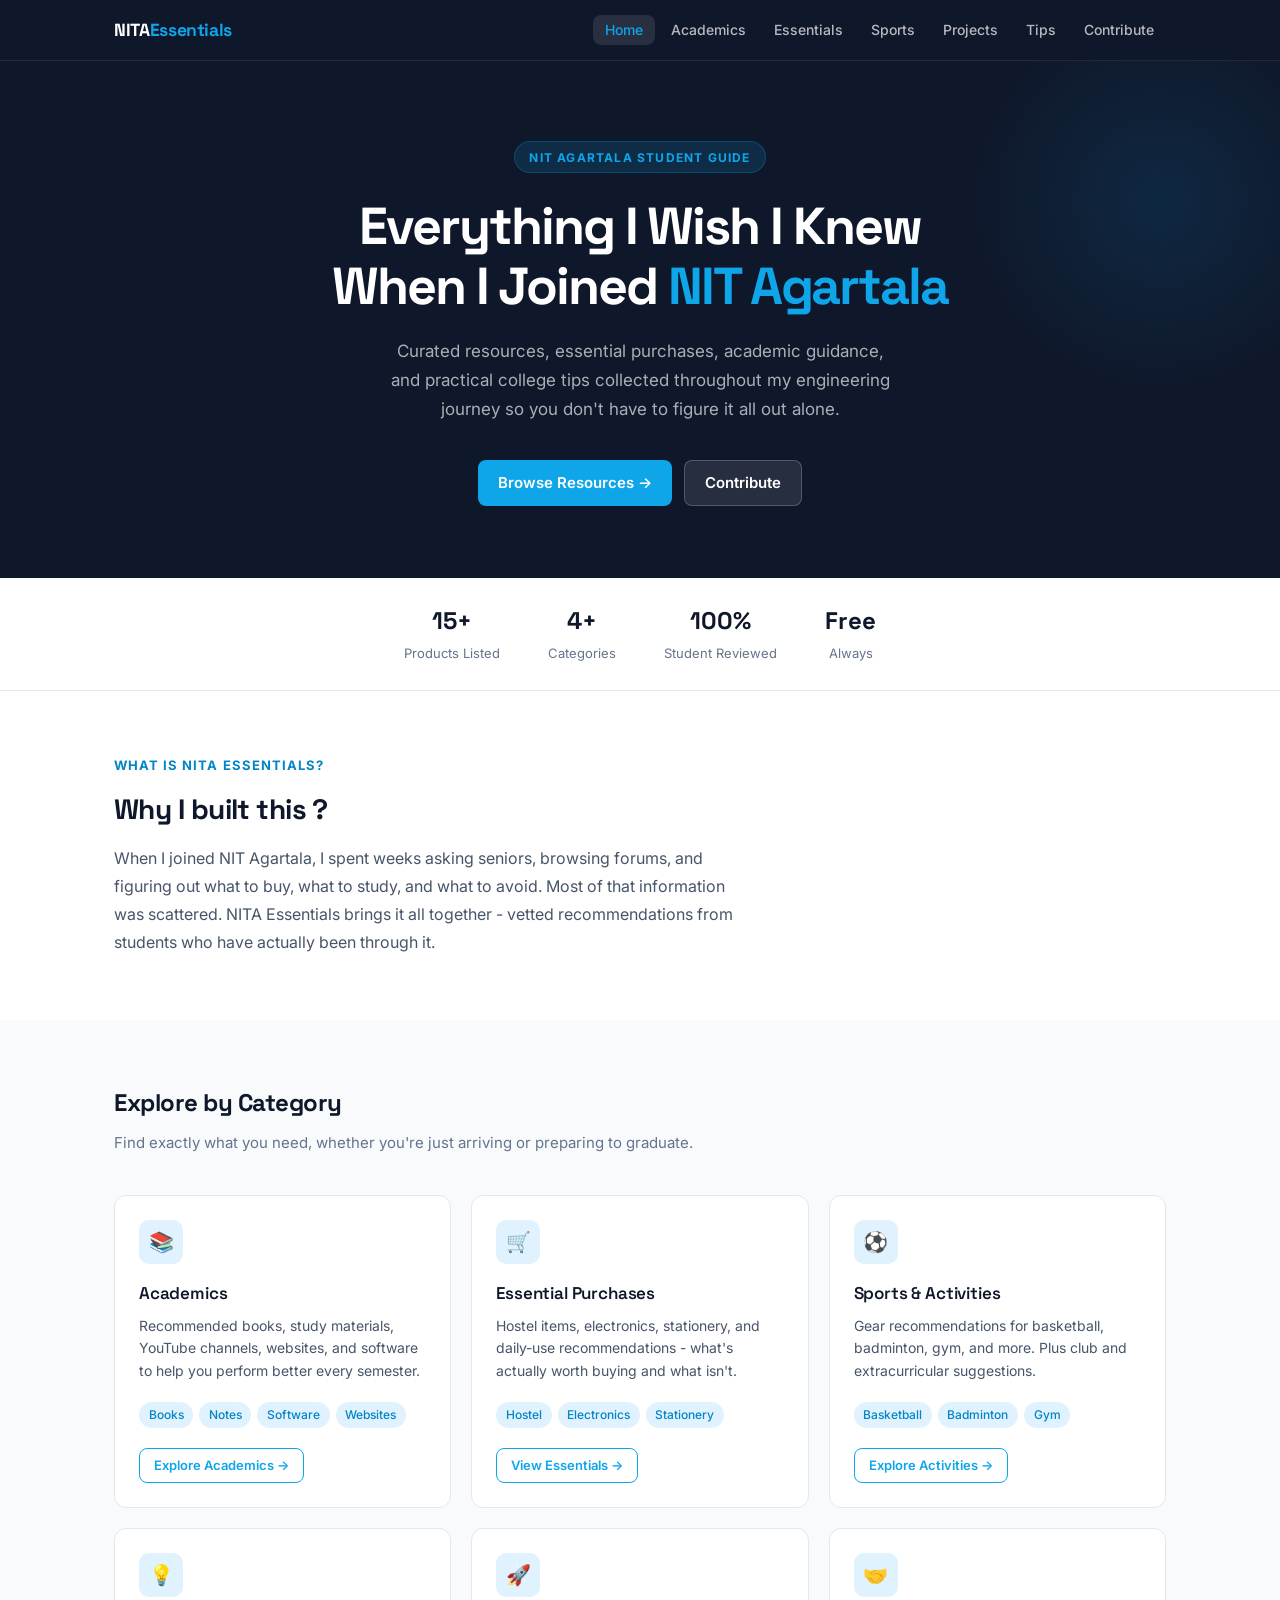
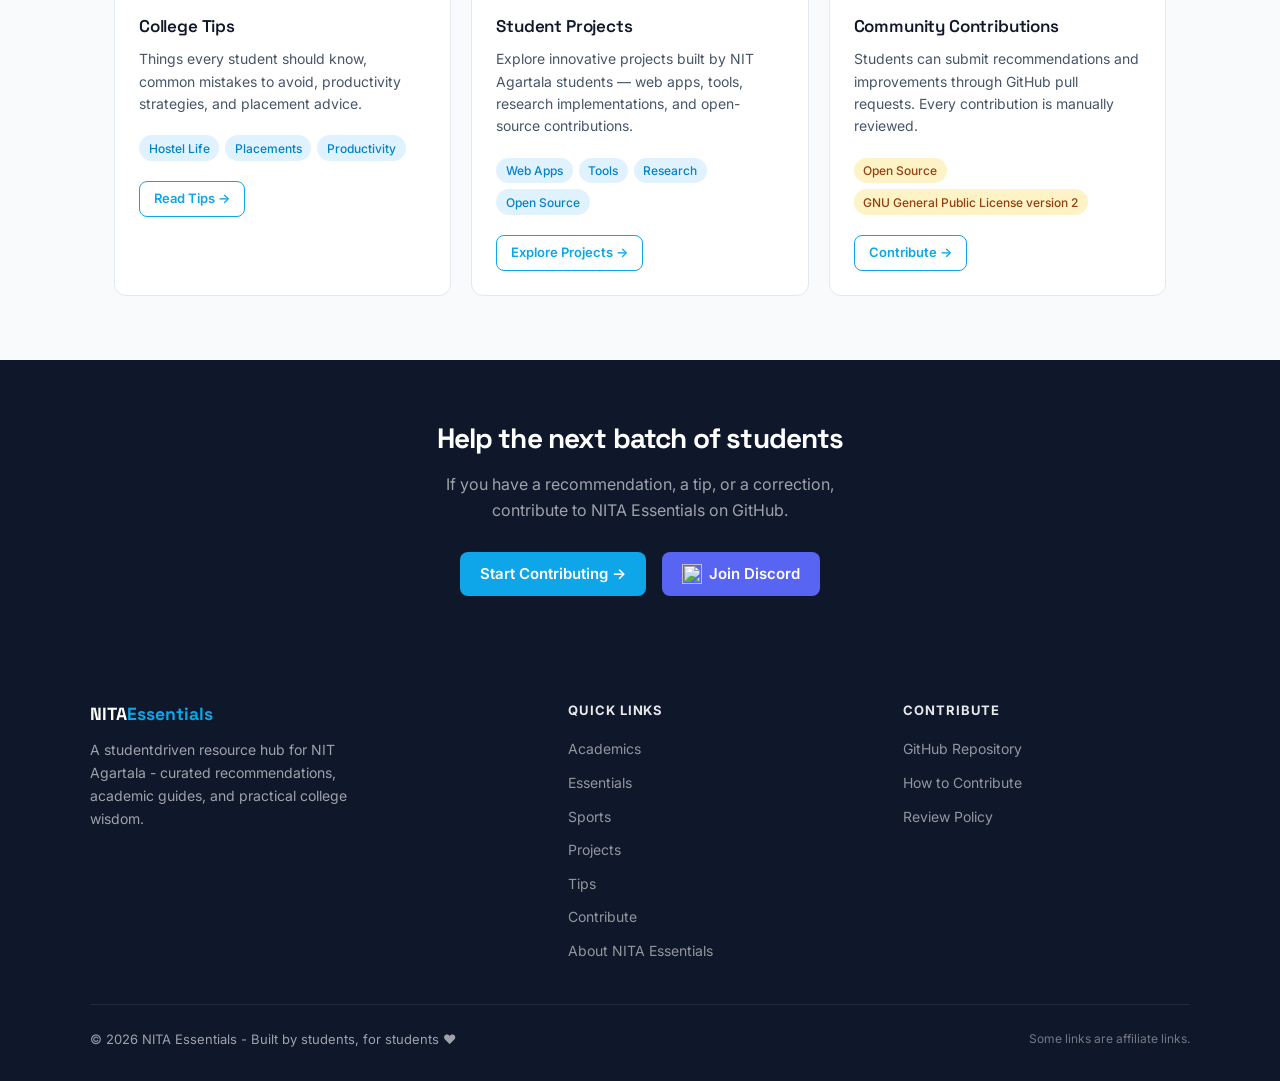
==== commit 42b0f505: "Major Changes to NITA Essentials" ====
--- a/index.html
+++ b/index.html
@@ -36,11 +36,11 @@
     <ul class="nav-links" id="nav-links">
       <li><a href="index.html" class="active">Home</a></li>
       <li><a href="academics.html">Academics</a></li>
-      <li><a href="essentials.html">Essentials</a></li>
+      <li><a href="essentials.html#online-resources">Essentials</a></li>
       <li><a href="sports.html">Sports</a></li>
+      <li><a href="projects.html">Projects</a></li>
       <li><a href="tips.html">Tips</a></li>
       <li><a href="contribute.html">Contribute</a></li>
-      <li><a href="about.html">About</a></li>
     </ul>
   </div>
 </nav>
@@ -53,7 +53,7 @@
     <p>Curated resources, essential purchases, academic guidance, and practical college tips collected throughout my engineering journey so you don't have to figure it all out alone.</p>
     <div class="hero-btns">
       <a href="academics.html#online-resources" class="btn btn-primary">Browse Resources →</a>
-      <a href="contribute.html" class="btn btn-ghost">Contribute</a>
+      <a href="contribute.html#ways-to-contribute" class="btn btn-ghost">Contribute</a>
     </div>
   </div>
 </section>
@@ -85,7 +85,7 @@
   <div class="container">
     <div style="max-width: 620px;">
       <p style="font-size:0.8125rem; font-weight:700; text-transform:uppercase; letter-spacing:0.08em; color:var(--teal-dark); margin-bottom:0.75rem;">What is NITA Essentials?</p>
-      <h2 class="section-title" style="font-size:1.75rem;">A guide built from real experience, not guesswork</h2>
+      <h2 class="section-title" style="font-size:1.75rem;">Why I built this ?</h2>
       <p style="color:var(--text-light); margin-top:0.75rem; line-height:1.75;">When I joined NIT Agartala, I spent weeks asking seniors, browsing forums, and figuring out what to buy, what to study, and what to avoid. Most of that information was scattered. NITA Essentials brings it all together - vetted recommendations from students who have actually been through it.</p>
     </div>
   </div>
@@ -168,7 +168,7 @@
           <span class="tag-amber tag">Open Source</span>
           <span class="tag-amber tag">GNU General Public License version 2</span>
         </div>
-        <a href="contribute.html" class="btn btn-outline btn-sm">Contribute →</a>
+        <a href="contribute.html#ways-to-contribute" class="btn btn-outline btn-sm">Contribute →</a>
       </div>
 
     </div>
@@ -213,16 +213,17 @@
         <li><a href="academics.html">Academics</a></li>
         <li><a href="essentials.html">Essentials</a></li>
         <li><a href="sports.html">Sports</a></li>
+        <li><a href="projects.html">Projects</a></li>  
         <li><a href="tips.html">Tips</a></li>
         <li><a href="contribute.html">Contribute</a></li>
-        <li><a href="about.html">About</a></li>
+        <li><a href="about.html" target="_blank">About NITA Essentials</a></li>
       </ul>
     </div>
     <div class="footer-col">
       <h4>Contribute</h4>
       <ul>
         <li><a href="https://github.com/nita-essentials/nita-essentials.github.io" target="_blank">GitHub Repository</a></li>
-        <li><a href="contribute.html">How to Contribute</a></li>
+        <li><a href="contribute.html#how-to-contribute">How to Contribute</a></li>
         <li><a href="contribute.html#policy">Review Policy</a></li>
       </ul>
     </div>
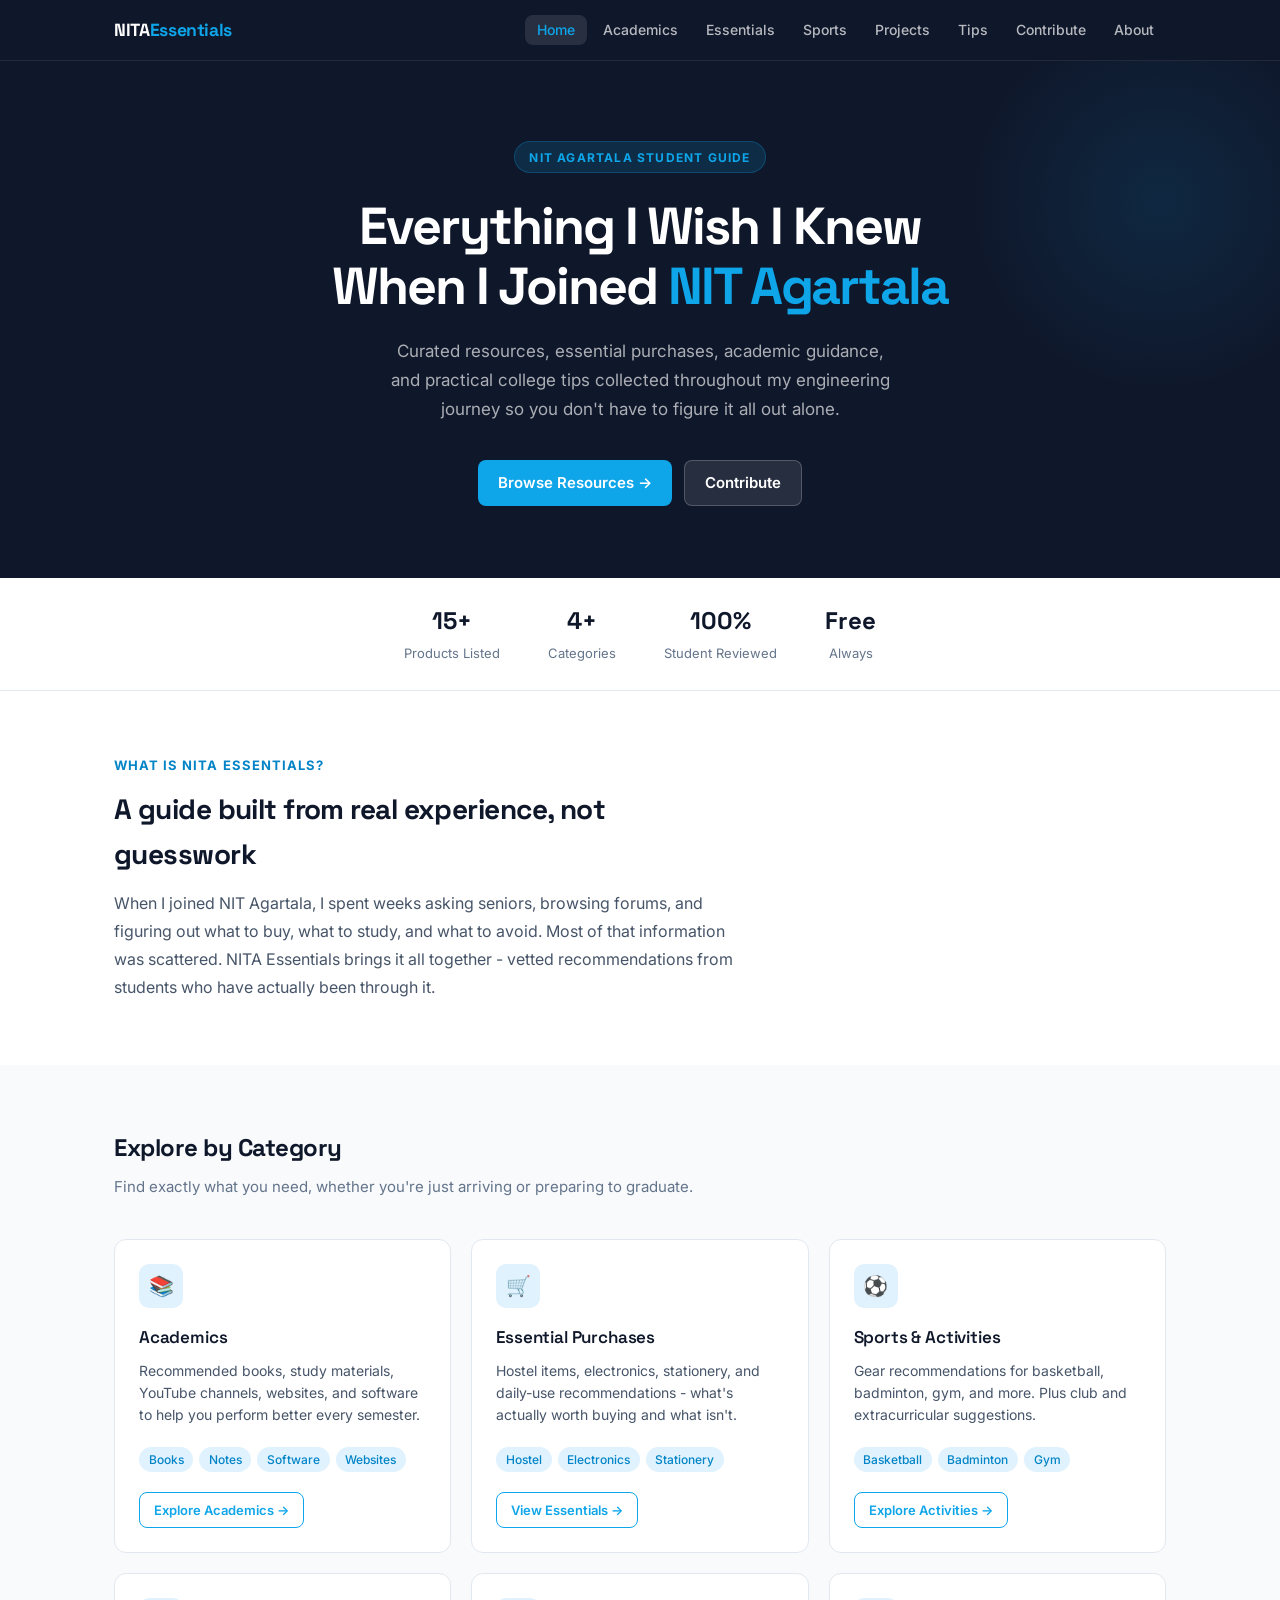
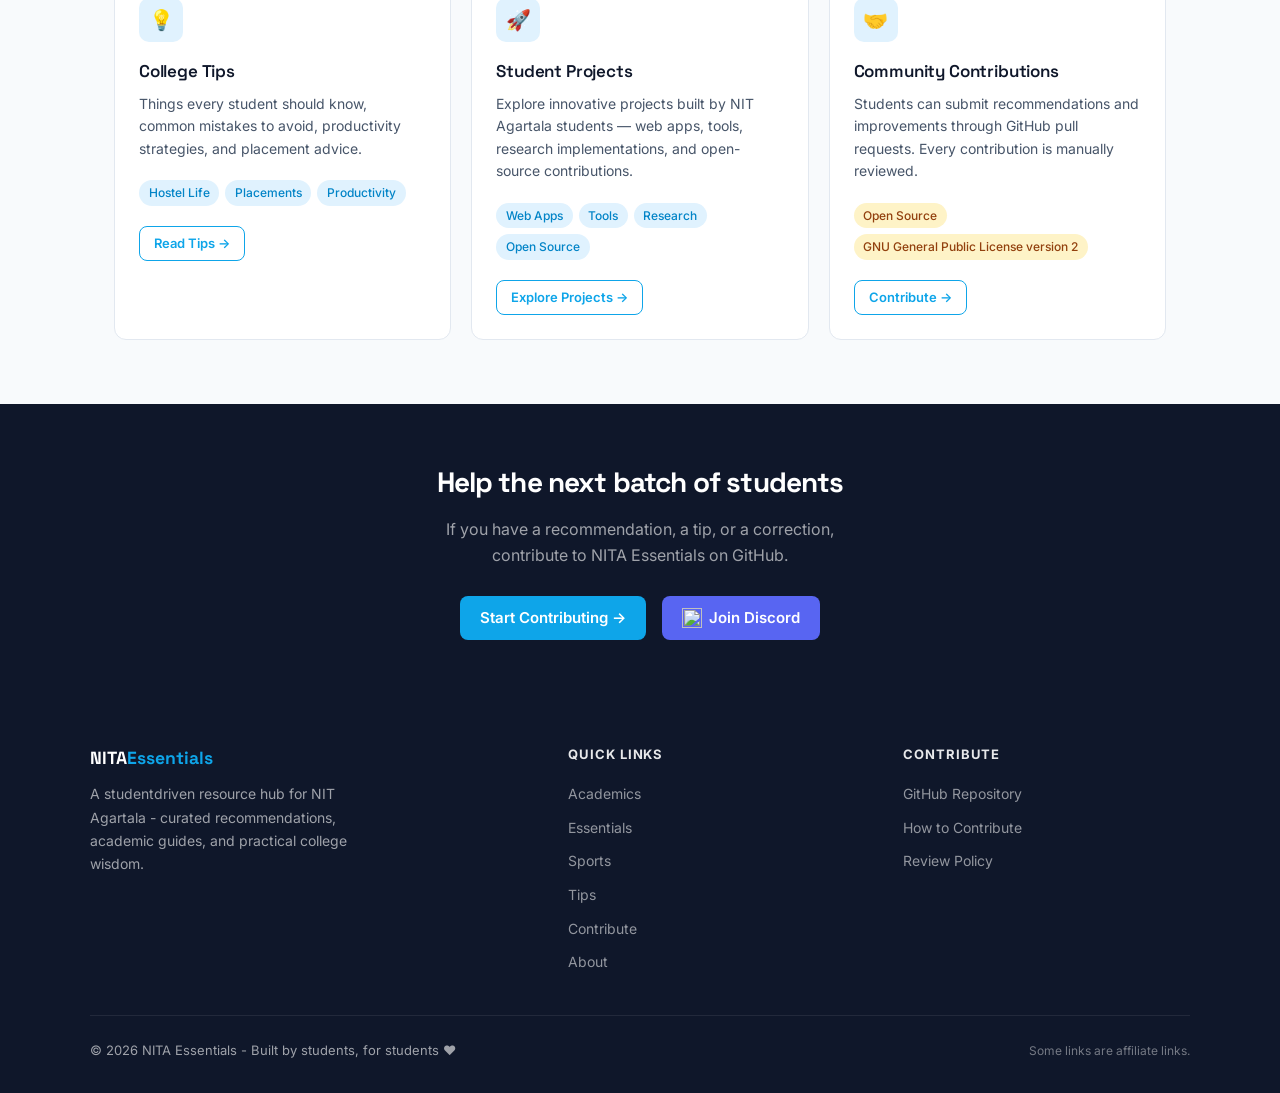
==== commit 387d123c: "Merge pull request #50 from nita-essentials/main update V3" ====
--- a/index.html
+++ b/index.html
@@ -36,11 +36,12 @@
     <ul class="nav-links" id="nav-links">
       <li><a href="index.html" class="active">Home</a></li>
       <li><a href="academics.html">Academics</a></li>
-      <li><a href="essentials.html#online-resources">Essentials</a></li>
+      <li><a href="essentials.html">Essentials</a></li>
       <li><a href="sports.html">Sports</a></li>
       <li><a href="projects.html">Projects</a></li>
       <li><a href="tips.html">Tips</a></li>
       <li><a href="contribute.html">Contribute</a></li>
+      <li><a href="about.html">About</a></li>
     </ul>
   </div>
 </nav>
@@ -53,7 +54,7 @@
     <p>Curated resources, essential purchases, academic guidance, and practical college tips collected throughout my engineering journey so you don't have to figure it all out alone.</p>
     <div class="hero-btns">
       <a href="academics.html#online-resources" class="btn btn-primary">Browse Resources →</a>
-      <a href="contribute.html#ways-to-contribute" class="btn btn-ghost">Contribute</a>
+      <a href="contribute.html" class="btn btn-ghost">Contribute</a>
     </div>
   </div>
 </section>
@@ -85,7 +86,7 @@
   <div class="container">
     <div style="max-width: 620px;">
       <p style="font-size:0.8125rem; font-weight:700; text-transform:uppercase; letter-spacing:0.08em; color:var(--teal-dark); margin-bottom:0.75rem;">What is NITA Essentials?</p>
-      <h2 class="section-title" style="font-size:1.75rem;">Why I built this ?</h2>
+      <h2 class="section-title" style="font-size:1.75rem;">A guide built from real experience, not guesswork</h2>
       <p style="color:var(--text-light); margin-top:0.75rem; line-height:1.75;">When I joined NIT Agartala, I spent weeks asking seniors, browsing forums, and figuring out what to buy, what to study, and what to avoid. Most of that information was scattered. NITA Essentials brings it all together - vetted recommendations from students who have actually been through it.</p>
     </div>
   </div>
@@ -168,7 +169,7 @@
           <span class="tag-amber tag">Open Source</span>
           <span class="tag-amber tag">GNU General Public License version 2</span>
         </div>
-        <a href="contribute.html#ways-to-contribute" class="btn btn-outline btn-sm">Contribute →</a>
+        <a href="contribute.html" class="btn btn-outline btn-sm">Contribute →</a>
       </div>
 
     </div>
@@ -213,17 +214,16 @@
         <li><a href="academics.html">Academics</a></li>
         <li><a href="essentials.html">Essentials</a></li>
         <li><a href="sports.html">Sports</a></li>
-        <li><a href="projects.html">Projects</a></li>  
         <li><a href="tips.html">Tips</a></li>
         <li><a href="contribute.html">Contribute</a></li>
-        <li><a href="about.html" target="_blank">About NITA Essentials</a></li>
+        <li><a href="about.html">About</a></li>
       </ul>
     </div>
     <div class="footer-col">
       <h4>Contribute</h4>
       <ul>
         <li><a href="https://github.com/nita-essentials/nita-essentials.github.io" target="_blank">GitHub Repository</a></li>
-        <li><a href="contribute.html#how-to-contribute">How to Contribute</a></li>
+        <li><a href="contribute.html">How to Contribute</a></li>
         <li><a href="contribute.html#policy">Review Policy</a></li>
       </ul>
     </div>
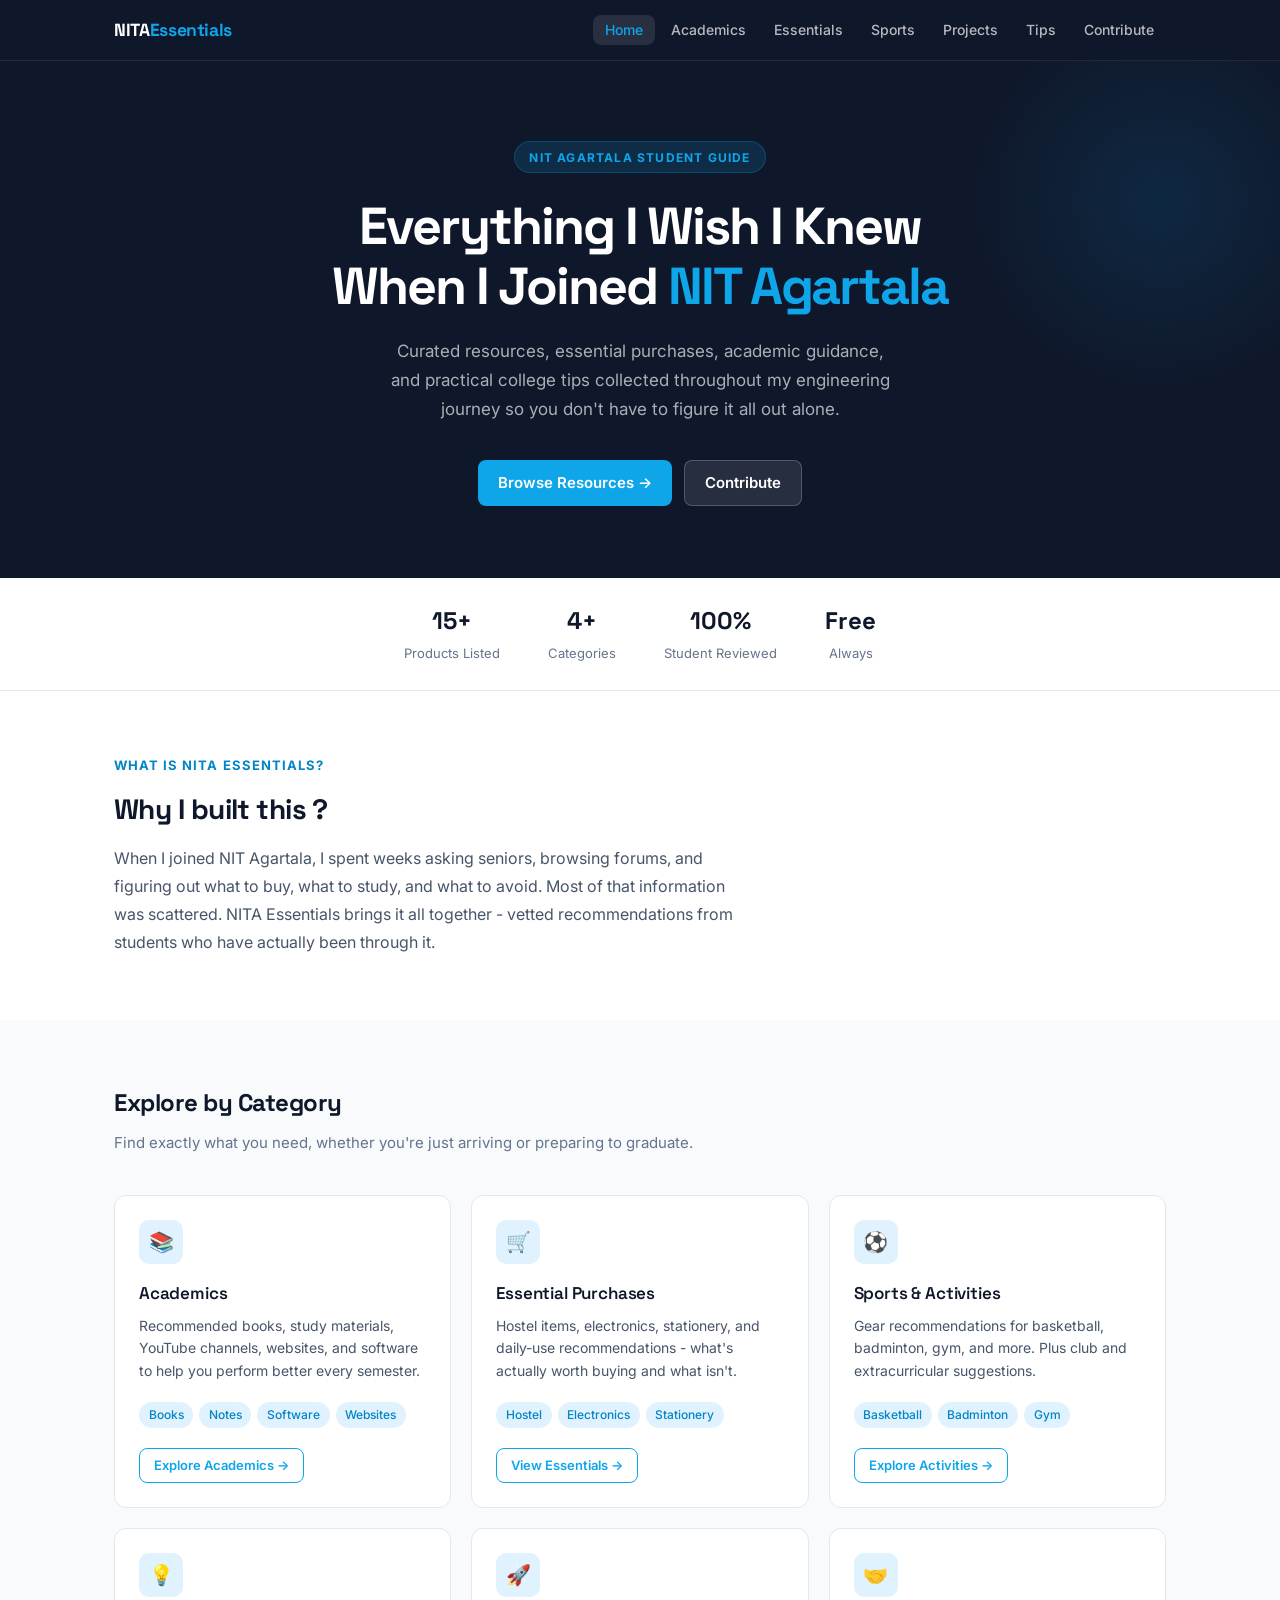
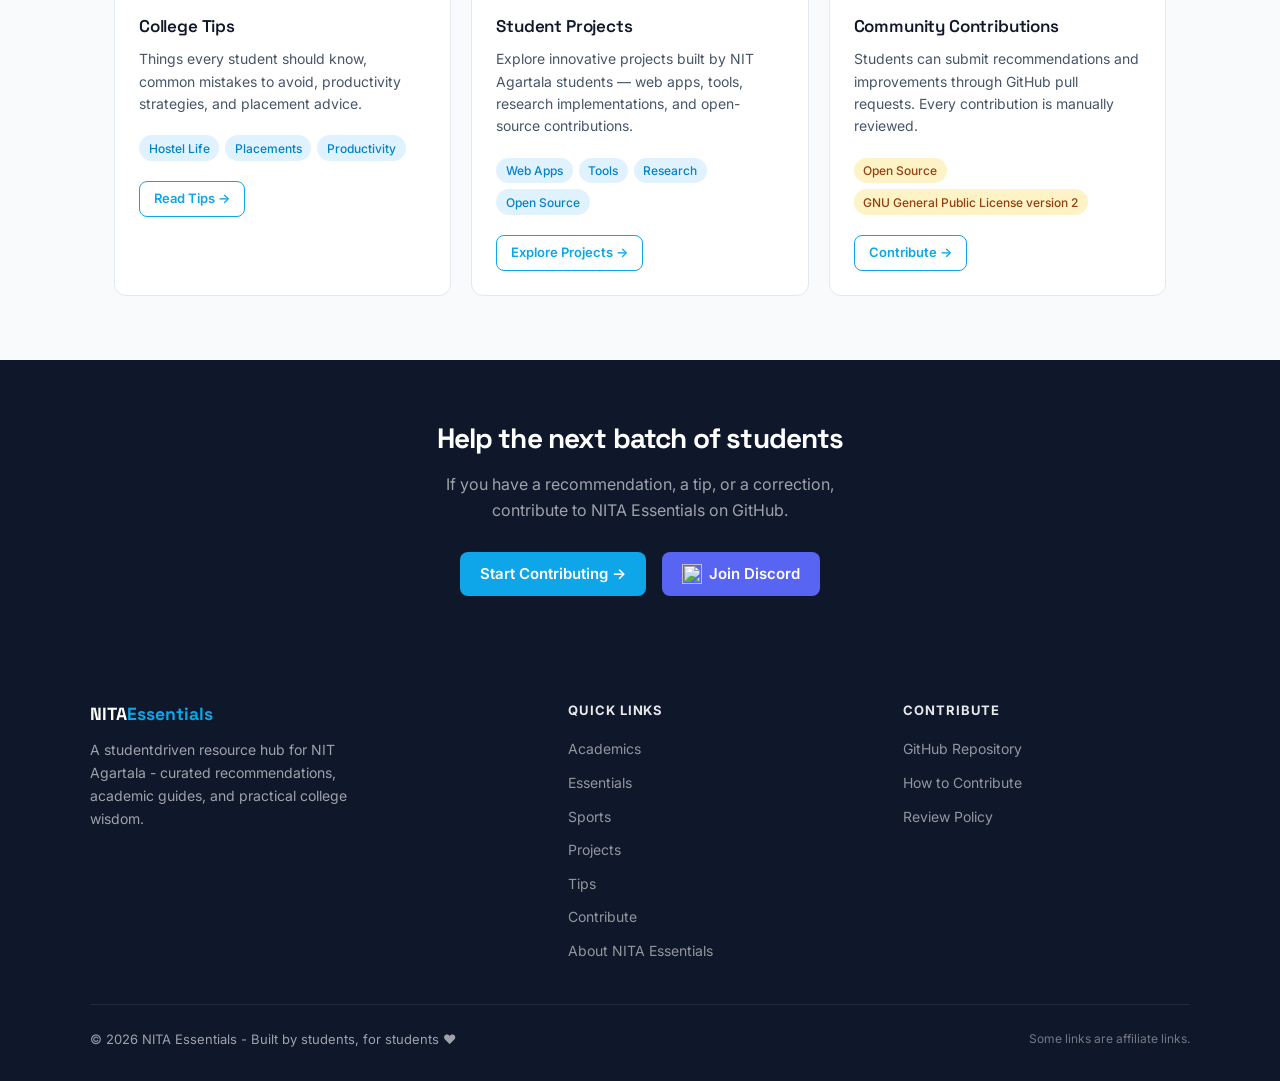
==== commit f4549527: "Merge pull request #70 from BenjaminAyivoh1/feature/auto-hide-navbar Implement auto-hide navbar on s" ====
--- a/index.html
+++ b/index.html
@@ -6,7 +6,7 @@
   <title>NITA Essentials - Everything At One place</title>
   <meta name="description" content="Curated resources, essential purchases, academic guidance, and practical college tips for NIT Agartala students." />
   <!-- ICON For NITA-Essential -->
-   <link rel="apple-touch-icon" sizes="180x180" href="./icon/apple-touch-icon.png">
+  <link rel="apple-touch-icon" sizes="180x180" href="./icon/apple-touch-icon.png">
     <link rel="icon" type="image/png" sizes="32x32" href="./icon/favicon-32x32.png">
     <link rel="icon" type="image/png" sizes="16x16" href="./icon/favicon-16x16.png">
     <link rel="manifest" href="./icon/site.webmanifest">
@@ -36,12 +36,11 @@
     <ul class="nav-links" id="nav-links">
       <li><a href="index.html" class="active">Home</a></li>
       <li><a href="academics.html">Academics</a></li>
-      <li><a href="essentials.html">Essentials</a></li>
+      <li><a href="essentials.html#online-resources">Essentials</a></li>
       <li><a href="sports.html">Sports</a></li>
-      <li><a href="projects.html">Projects</a></li>
+      <li><a href="projects.html#all-projects">Projects</a></li>
       <li><a href="tips.html">Tips</a></li>
       <li><a href="contribute.html">Contribute</a></li>
-      <li><a href="about.html">About</a></li>
     </ul>
   </div>
 </nav>
@@ -54,7 +53,7 @@
     <p>Curated resources, essential purchases, academic guidance, and practical college tips collected throughout my engineering journey so you don't have to figure it all out alone.</p>
     <div class="hero-btns">
       <a href="academics.html#online-resources" class="btn btn-primary">Browse Resources →</a>
-      <a href="contribute.html" class="btn btn-ghost">Contribute</a>
+      <a href="contribute.html#ways-to-contribute" class="btn btn-ghost">Contribute</a>
     </div>
   </div>
 </section>
@@ -86,7 +85,7 @@
   <div class="container">
     <div style="max-width: 620px;">
       <p style="font-size:0.8125rem; font-weight:700; text-transform:uppercase; letter-spacing:0.08em; color:var(--teal-dark); margin-bottom:0.75rem;">What is NITA Essentials?</p>
-      <h2 class="section-title" style="font-size:1.75rem;">A guide built from real experience, not guesswork</h2>
+      <h2 class="section-title" style="font-size:1.75rem;">Why I built this ?</h2>
       <p style="color:var(--text-light); margin-top:0.75rem; line-height:1.75;">When I joined NIT Agartala, I spent weeks asking seniors, browsing forums, and figuring out what to buy, what to study, and what to avoid. Most of that information was scattered. NITA Essentials brings it all together - vetted recommendations from students who have actually been through it.</p>
     </div>
   </div>
@@ -169,7 +168,7 @@
           <span class="tag-amber tag">Open Source</span>
           <span class="tag-amber tag">GNU General Public License version 2</span>
         </div>
-        <a href="contribute.html" class="btn btn-outline btn-sm">Contribute →</a>
+        <a href="contribute.html#ways-to-contribute" class="btn btn-outline btn-sm">Contribute →</a>
       </div>
 
     </div>
@@ -214,16 +213,17 @@
         <li><a href="academics.html">Academics</a></li>
         <li><a href="essentials.html">Essentials</a></li>
         <li><a href="sports.html">Sports</a></li>
+        <li><a href="projects.html">Projects</a></li>  
         <li><a href="tips.html">Tips</a></li>
         <li><a href="contribute.html">Contribute</a></li>
-        <li><a href="about.html">About</a></li>
+        <li><a href="about.html" target="_blank">About NITA Essentials</a></li>
       </ul>
     </div>
     <div class="footer-col">
       <h4>Contribute</h4>
       <ul>
         <li><a href="https://github.com/nita-essentials/nita-essentials.github.io" target="_blank">GitHub Repository</a></li>
-        <li><a href="contribute.html">How to Contribute</a></li>
+        <li><a href="contribute.html#how-to-contribute">How to Contribute</a></li>
         <li><a href="contribute.html#policy">Review Policy</a></li>
       </ul>
     </div>
@@ -235,9 +235,49 @@
 </footer>
 
 <script>
+  // ===== Mobile navigation =====
   const hamburger = document.getElementById('hamburger');
   const navLinks = document.getElementById('nav-links');
-  hamburger.addEventListener('click', () => navLinks.classList.toggle('open'));
+
+  if (hamburger && navLinks) {
+    hamburger.addEventListener('click', () => {
+      navLinks.classList.toggle('open');
+    });
+  }
+
+  // ===== Auto-hide navbar on scroll =====
+  const navbar = document.querySelector('nav');
+
+  if (navbar) {
+    let lastScrollY = window.scrollY;
+    const SCROLL_THRESHOLD = 10;
+
+    window.addEventListener('scroll', () => {
+      const currentScrollY = window.scrollY;
+
+      // Always show navbar at the top of the page
+      if (currentScrollY <= 0) {
+        navbar.classList.remove('nav-hidden');
+        lastScrollY = currentScrollY;
+        return;
+      }
+
+      // Ignore tiny scroll movements
+      if (Math.abs(currentScrollY - lastScrollY) < SCROLL_THRESHOLD) {
+        return;
+      }
+
+      if (currentScrollY > lastScrollY) {
+        // Scrolling down
+        navbar.classList.add('nav-hidden');
+      } else {
+        // Scrolling up
+        navbar.classList.remove('nav-hidden');
+      }
+
+      lastScrollY = currentScrollY;
+    });
+  }
 </script>
 
 <script src="notices.js"></script>
--- a/css/styles.css
+++ b/css/styles.css
@@ -43,6 +43,11 @@
   top: 0;
   z-index: 100;
   border-bottom: 1px solid rgba(255,255,255,0.08);
+  transition: transform 0.3s ease;
+}
+
+nav.nav-hidden {
+  transform: translateY(-100%);
 }
 
 .nav-inner {
